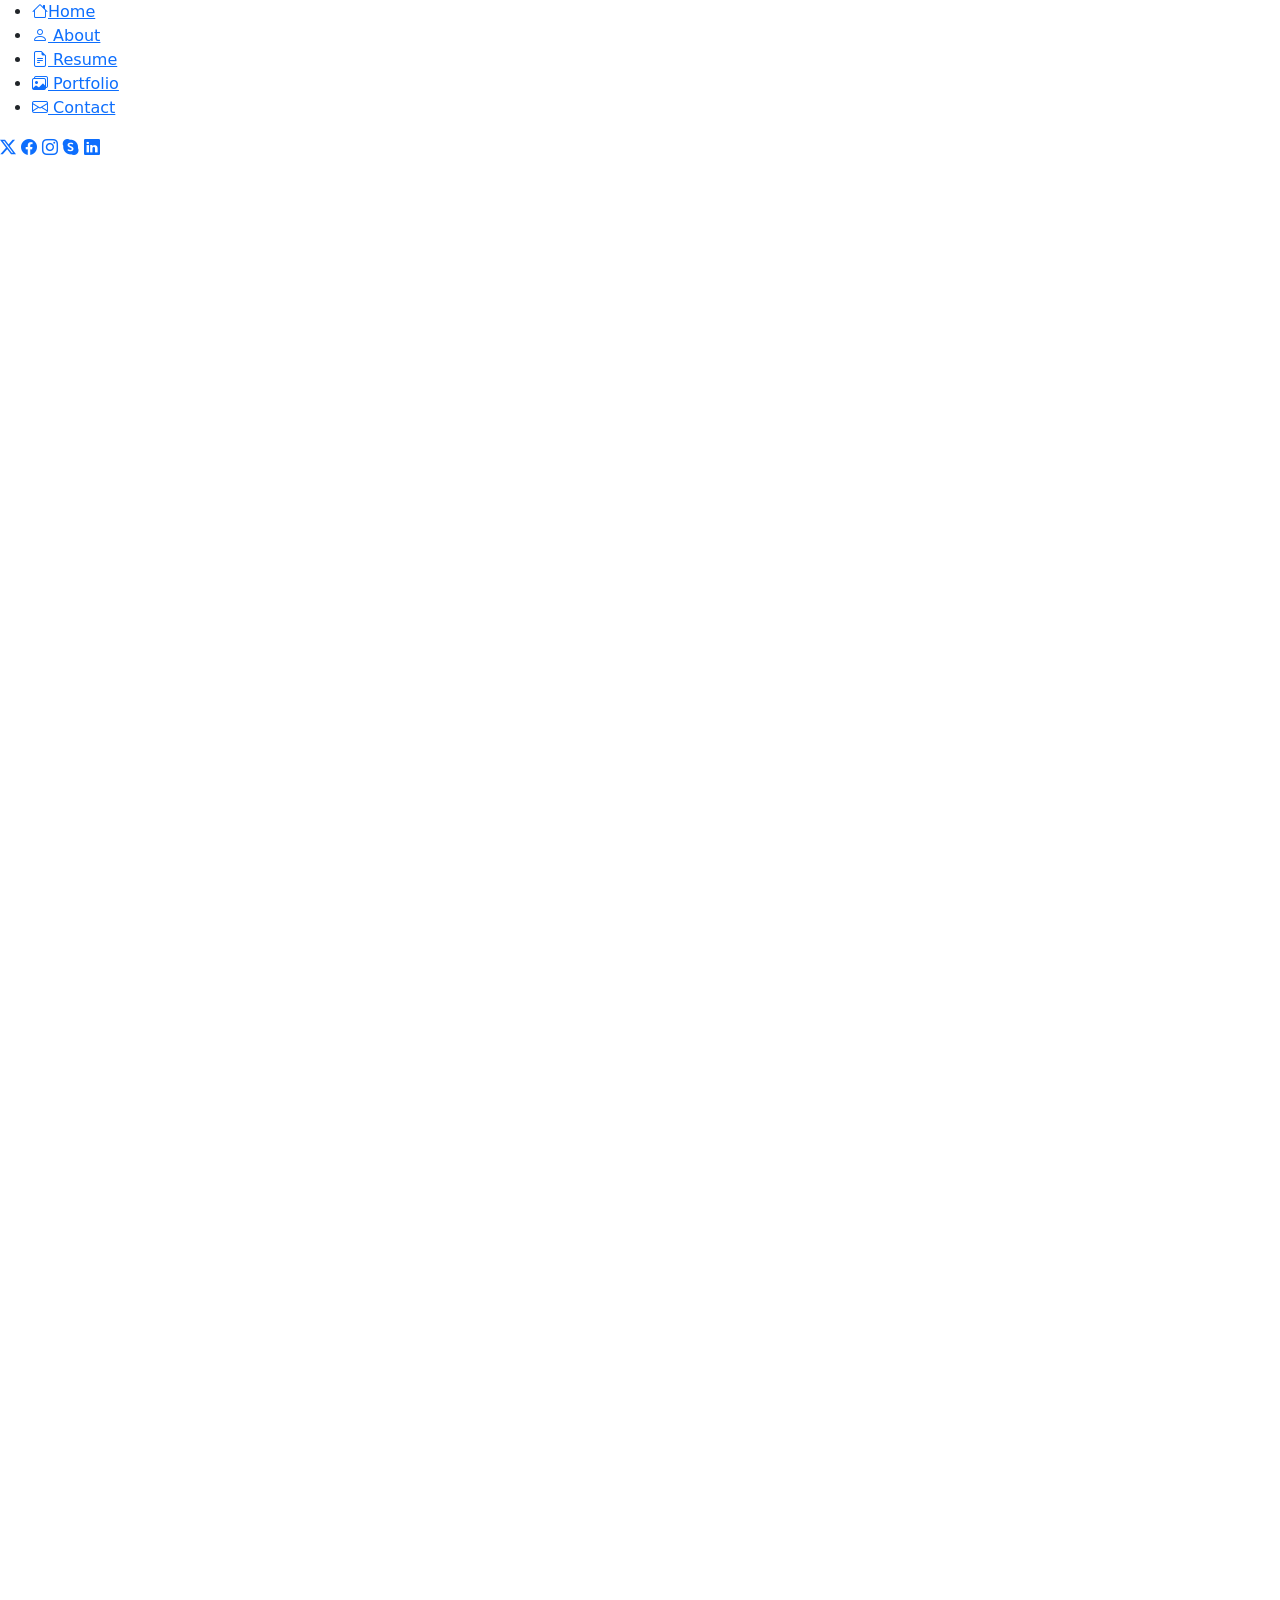
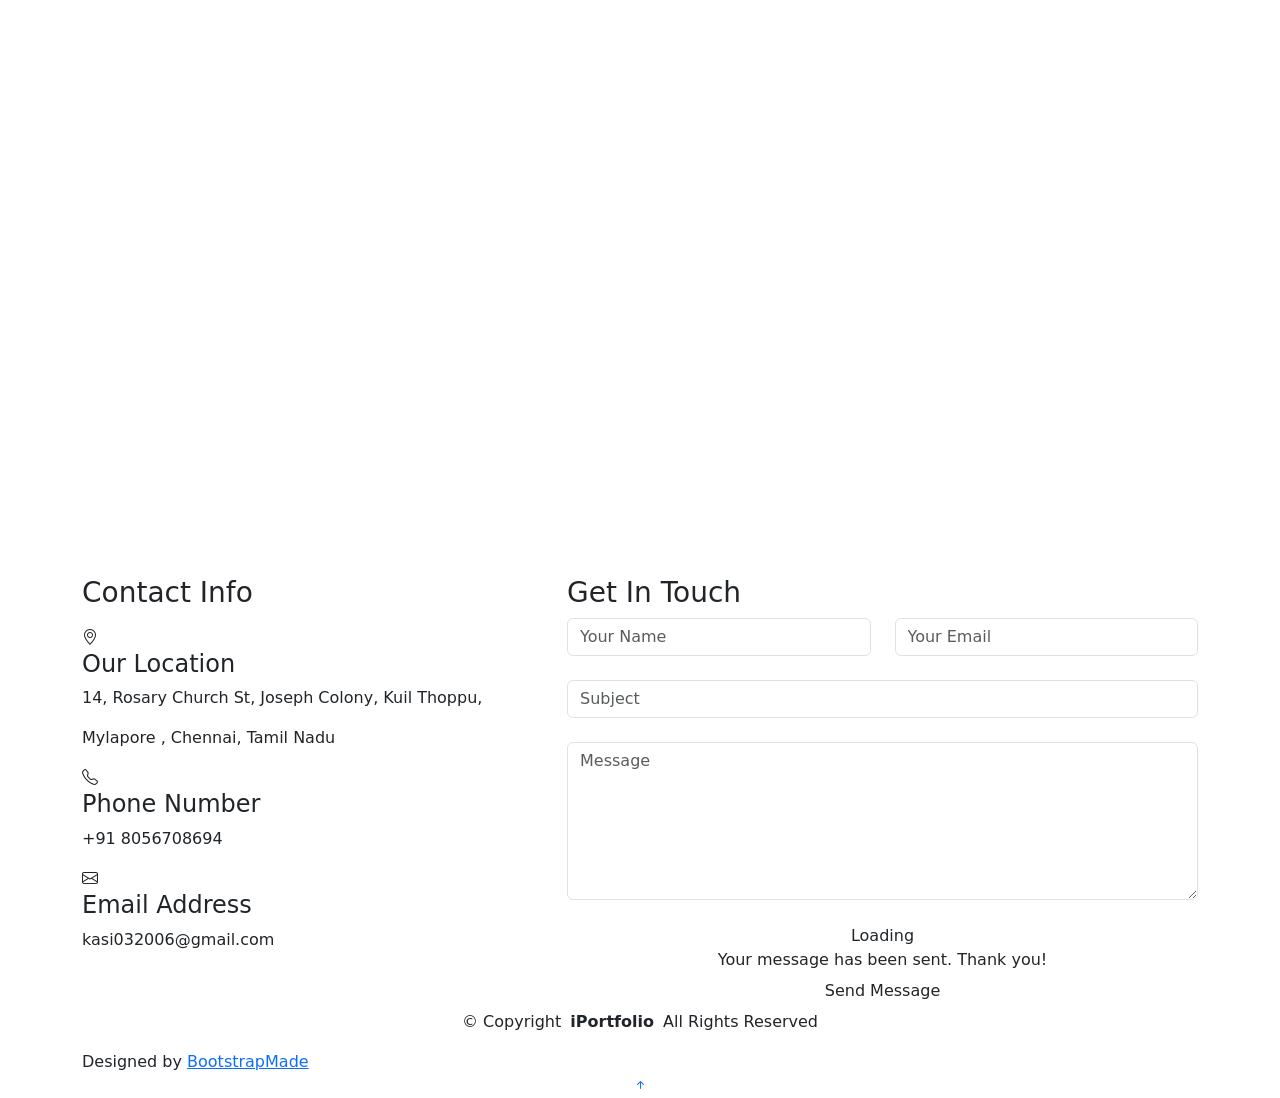
==== index.html @ 3abaa258 "initial" ====
<!DOCTYPE html>
<html lang="en">

<head>
  <meta charset="utf-8">
  <meta content="width=device-width, initial-scale=1.0" name="viewport">
  <title> Kasilingam PortFolia </title>
  <meta name="description" content="">
  <meta name="keywords" content="">

  <!-- Favicons -->
  <link href="assets/img/favicon.png" rel="icon">
  <link href="assets/img/apple-touch-icon.png" rel="apple-touch-icon">

  <!-- Fonts -->
  <link href="https://fonts.googleapis.com" rel="preconnect">
  <link href="https://fonts.gstatic.com" rel="preconnect" crossorigin>
  <link href="https://fonts.googleapis.com/css2?family=Roboto:ital,wght@0,100;0,300;0,400;0,500;0,700;0,900;1,100;1,300;1,400;1,500;1,700;1,900&family=Ubuntu:ital,wght@0,300;0,400;0,500;0,700;1,300;1,400;1,500;1,700&family=Nunito:ital,wght@0,200;0,300;0,400;0,500;0,600;0,700;0,800;0,900;1,200;1,300;1,400;1,500;1,600;1,700;1,800;1,900&display=swap" rel="stylesheet">

  <!-- Vendor CSS Files -->
  <link href="assets/vendor/bootstrap/css/bootstrap.min.css" rel="stylesheet">
  <link href="assets/vendor/bootstrap-icons/bootstrap-icons.css" rel="stylesheet">
  <link href="assets/vendor/aos/aos.css" rel="stylesheet">
  <link href="assets/vendor/glightbox/css/glightbox.min.css" rel="stylesheet">
  <link href="assets/vendor/swiper/swiper-bundle.min.css" rel="stylesheet">

  <!-- Main CSS File -->
  <link href="assets/css/main.css" rel="stylesheet">

  <!-- =======================================================
  * Template Name: SnapFolio
  * Template URL: https://bootstrapmade.com/snapfolio-bootstrap-portfolio-template/
  * Updated: Jul 21 2025 with Bootstrap v5.3.7
  * Author: BootstrapMade.com
  * License: https://bootstrapmade.com/license/
  ======================================================== -->
</head>

<body class="index-page">

  <header id="header" class="header dark-background d-flex flex-column justify-content-center">
    <i class="header-toggle d-xl-none bi bi-list"></i>

    <div class="header-container d-flex flex-column align-items-start">
      <nav id="navmenu" class="navmenu">
        <ul>
          <li><a href="#hero" class="active"><i class="bi bi-house navicon"></i>Home</a></li>
          <li><a href="#about"><i class="bi bi-person navicon"></i> About</a></li>
          <li><a href="#resume"><i class="bi bi-file-earmark-text navicon"></i> Resume</a></li>
          <li><a href="#portfolio"><i class="bi bi-images navicon"></i> Portfolio</a></li>
          <li><a href="#contact"><i class="bi bi-envelope navicon"></i> Contact</a></li>
        </ul>
      </nav>

      <div class="social-links text-center">
        <a href="#" class="twitter"><i class="bi bi-twitter-x"></i></a>
        <a href="#" class="facebook"><i class="bi bi-facebook"></i></a>
        <a href="#" class="instagram"><i class="bi bi-instagram"></i></a>
        <a href="#" class="google-plus"><i class="bi bi-skype"></i></a>
        <a href="#" class="linkedin"><i class="bi bi-linkedin"></i></a>
      </div>

    </div>

  </header>

  <main class="main">

    <!-- Hero Section -->
    <section id="hero" class="hero section">

      <div class="background-elements">
        <div class="bg-circle circle-1"></div>
        <div class="bg-circle circle-2"></div>
      </div>

      <div class="hero-content">

        <div class="container">
          <div class="row align-items-center">

            <div class="col-lg-6" data-aos="fade-right" data-aos-delay="100">
              <div class="hero-text">
                <h2>Hi ,<span class="accent-text"> I am</span></h2>
                <h1>Kasilingam</h1>
                <p class="lead">I'm a <span class="acceent-text">Game Developer</span></p>
                <p class="description">I’m a game developer with a strong foundation in coding and a deep passion for game development. I specialize in creating immersive gameplay mechanics, optimizing performance, and building engaging player experiences. With a solid understanding of both programming principles and game design, I bridge the gap between technical execution and creative vision.</p>

                <div class="hero-actions">
                  <a href="#portfolio" class="btn btn-primary">View My Work</a>
                  <a href="#contact" class="btn btn-outline">Get In Touch</a>
                </div>

                <div class="social-links">
                  <a href="#"><i class="bi bi-dribbble"></i></a>
                  <a href="#"><i class="bi bi-behance"></i></a>
                  <a href="#"><i class="bi bi-github"></i></a>
                  <a href="#"><i class="bi bi-linkedin"></i></a>
                </div>
              </div>
            </div>

            <div class="col-lg-6" data-aos="fade-left" data-aos-delay="200">
              <div class="hero-visual">
                <div class="profile-container">
                  <div class="profile-background"></div>
                  <img src="assets/img/ProfilePhoto.jpg" alt="Kasilingam" class="profile-image">
                </div>
              </div>
            </div>

          </div>
        </div>
      </div>

    </section><!-- /Hero Section -->

    <!-- About Section -->
    <section id="about" class="about section">

      <div class="container" data-aos="fade-up" data-aos-delay="100">

        <div class="row">
          <div class="col-lg-5" data-aos="zoom-in" data-aos-delay="200">
            <div class="profile-card">
              <div class="profile-header">
                <div class="profile-image">
                  <img src="assets/img/ProfilePhoto.jpg" alt="Profile Image" class="img-fluid">
                </div>
                <div class="profile-badge">
                  <i class="bi bi-check-circle-fill"></i>
                </div>
              </div>

              <div class="profile-content">
                <h3>Kasilingam V</h3>
                <p class="profession">Game Programmer</p>

                <div class="contact-links">
                  <a href="mailto:kasi032006@gmail.com" class="contact-item">
                    <i class="bi bi-envelope"></i>
                    kasi032006@gmail.com
                  </a>
                  <a href="tel:+15551234567" class="contact-item">
                    <i class="bi bi-telephone"></i>
                    +918056708694
                  </a>
                  <a href="#" class="contact-item">
                    <i class="bi bi-geo-alt"></i>
                    Mylapore, Chennai
                  </a>
                </div>
              </div>
            </div>
          </div>

          <div class="col-lg-7" data-aos="fade-left" data-aos-delay="300">
            <div class="about-content">
              <div class="section-header">
                <span class="badge-text">Get to Know Me</span>
                <h2>Passionate About Creating Digital Experiences</h2>
              </div>
                
              <div class="details-grid">
                <div class="detail-row">
                    
                  <div class="detail-item">
                    <span class="detail-label">Specialization</span>
                    <span class="detail-value">Game Programmer </span>
                  </div>
                    
                    <div class="detail-item">
                    <span class="detail-label">Education</span>
                    <span class="detail-value">BSc. Game Programming, ICAT Chennai</span>
                  </div>
                    
                  <div class="detail-item">
                    <span class="detail-label">Languages</span>
                    <span class="detail-value">English, Tamil , Hindi </span>   
                </div>
            <div></div>
                    
                

              <div class="cta-section">
                <a href="#" class="btn btn-primary">
                  <i class="bi bi-download"></i>
                  Download Resume
                </a>
              </div>
            </div>
          </div>
        </div>

      </div>

    </section><!-- /About Section -->

    <!-- Skills Section -->
    <section id="skills" class="skills section">

      <!-- Section Title -->
      <div class="container section-title" data-aos="fade-up">
        <h2>Skills</h2>
        <p></p>
      </div><!-- End Section Title -->

      <div class="container" data-aos="fade-up" data-aos-delay="100">

        <div class="row">
          <div class="col-lg-6">
            <div class="skills-category" data-aos="fade-up" data-aos-delay="200">
              <h3>Software</h3>
              <div class="skills-animation">
                <div class="skill-item">
                  <div class="d-flex justify-content-between align-items-center">
                    <h4>Unity</h4>
                    <span class="skill-percentage">75%</span>
                  </div>
                  <div class="progress">
                    <div class="progress-bar" role="progressbar" aria-valuenow="80" aria-valuemin="0" aria-valuemax="100"></div>
                  </div>
                  <div class="skill-tooltip">Expert level knowledge of C# and in its implementation in game mechanics</div>
                </div>

                <div class="skill-item">
                  <div class="d-flex justify-content-between align-items-center">
                    <h4>Unreal</h4>
                    <span class="skill-percentage">75%</span>
                  </div>
                  <div class="progress">
                    <div class="progress-bar" role="progressbar" aria-valuenow="75" aria-valuemin="0" aria-valuemax="100"></div>
                  </div>
                  <div class="skill-tooltip">Experience in Unreal Blueprint and familiar with C++</div>
                </div>

                <div class="skill-item">
                  <div class="d-flex justify-content-between align-items-center">
                    <h4>Android Studio</h4>
                    <span class="skill-percentage">65%</span>
                  </div>
                  <div class="progress">
                    <div class="progress-bar" role="progressbar" aria-valuenow="65" aria-valuemin="0" aria-valuemax="100"></div>
                  </div>
                  <div class="skill-tooltip">Experience with different nodes and java</div>
                </div>
              </div>
            </div><!-- End Frontend Skills -->
          </div>

          <div class="col-lg-6">
            <div class="skills-category" data-aos="fade-up" data-aos-delay="300">
              <h3>Language</h3>
              <div class="skills-animation">
                <div class="skill-item">
                  <div class="d-flex justify-content-between align-items-center">
                    <h4>C++</h4>
                    <span class="skill-percentage">75%</span>
                  </div>
                  <div class="progress">
                    <div class="progress-bar" role="progressbar" aria-valuenow="75" aria-valuemin="0" aria-valuemax="100"></div>
                  </div>
                  <div class="skill-tooltip">Server-side JavaScript development with Express and REST APIs</div>
                </div>

                <div class="skill-item">
                  <div class="d-flex justify-content-between align-items-center">
                    <h4>C#</h4>
                    <span class="skill-percentage">70%</span>
                  </div>
                  <div class="progress">
                    <div class="progress-bar" role="progressbar" aria-valuenow="70" aria-valuemin="0" aria-valuemax="100"></div>
                  </div>
                  <div class="skill-tooltip">Python development with Django and data analysis tools</div>
                </div>

                <div class="skill-item">
                  <div class="d-flex justify-content-between align-items-center">
                    <h4>Java</h4>
                    <span class="skill-percentage">65%</span>
                  </div>
                  <div class="progress">
                    <div class="progress-bar" role="progressbar" aria-valuenow="65" aria-valuemin="0" aria-valuemax="100"></div>
                  </div>
                  <div class="skill-tooltip">Database design, optimization, and complex queries</div>
                </div>
              </div>
            </div><!-- End Backend Skills -->
          </div>
        </div>

      </div>

    </section><!-- /Skills Section -->

    <!-- Resume Section -->
    <section id="resume" class="resume section">

      <!-- Section Title -->
      <div class="container section-title" data-aos="fade-up">
          <h2>Resume</h2>
      </div><!-- End Section Title -->

      <div class="container" data-aos="fade-up" data-aos-delay="100">

        <div class="row gy-4">
          <!-- Left column with summary and contact -->
          <div class="col-lg-4">
            <div class="resume-side" data-aos="fade-right" data-aos-delay="100">
              <div class="profile-img mb-4">
                <img src="assets/img/profile/profile-square-2.webp" alt="Profile" class="img-fluid rounded">
              </div>

              <h3>Professional Summary</h3>
              <p>Driven software architect with expertise in developing scalable, high-performance enterprise solutions. Passionate about leveraging cutting-edge technologies to solve complex business challenges.</p>

              <h3 class="mt-4">Contact Information</h3>
              <ul class="contact-info list-unstyled">
                <li><i class="bi bi-geo-alt"></i> 742 Evergreen Terrace, Springfield, MA 02101</li>
                <li><i class="bi bi-envelope"></i> kasi032006@gmail.com</li>
                <li><i class="bi bi-phone"></i> +91 8056708694</li>
                <li><i class="bi bi-linkedin"></i> linkedin.com/in/example</li>
              </ul>

              <div class="skills-animation mt-4">
                <h3>Specialized in</h3>
                <div class="skill-item">
                  <div class="d-flex justify-content-between">
                    <span>Game Developer</span>
                    <span>50%</span>
                  </div>
                  <div class="progress">
                    <div class="progress-bar" role="progressbar" aria-valuenow="50" aria-valuemin="0" aria-valuemax="100"></div>
                  </div>
                </div>

                <div class="skill-item">
                  <div class="d-flex justify-content-between">
                    <span>UI Programmer</span>
                    <span>50%</span>
                  </div>
                  <div class="progress">
                    <div class="progress-bar" role="progressbar" aria-valuenow="50" aria-valuemin="0" aria-valuemax="100"></div>
                  </div>
                </div>

                <div class="skill-item">
                  <div class="d-flex justify-content-between">
                    <span>Level Designer</span>
                    <span>60%</span>
                  </div>
                  <div class="progress">
                    <div class="progress-bar" role="progressbar" aria-valuenow="60" aria-valuemin="0" aria-valuemax="100"></div>
                  </div>
                </div>

                <div class="skill-item">
                  <div class="d-flex justify-content-between">
                    <span>Communication</span>
                    <span>50%</span>
                  </div>
                  <div class="progress">
                    <div class="progress-bar" role="progressbar" aria-valuenow="50" aria-valuemin="0" aria-valuemax="100"></div>
                  </div>
                </div>
              </div>
            </div>
          </div>

          <!-- Right column with experience and education -->
          <div class="col-lg-8 ps-4 ps-lg-5">
            <!-- Experience Section -->
            
            <!-- Education Section -->
            <div class="resume-section" data-aos="fade-up" data-aos-delay="100">
              <h3><i class="bi bi-mortarboard me-2"></i>Education</h3>

              <div class="resume-item">
                <h4>Bachelor Degree in Game Programming</h4>
                <h5>2023 - 2026</h5>
                <p class="company"><i class="bi bi-building"></i> ICAT college of Design and Media </p>
                <p>Specialized in Advance Programming  and Game Pschology . Graduated with honors.</p>
              </div>

             
            </div>
          </div>
        </div>

      </div>

    </section><!-- /Resume Section -->

    <!-- Portfolio Section -->
    <section id="portfolio" class="portfolio section">

      <!-- Section Title -->
      <div class="container section-title" data-aos="fade-up">
        <h2>Portfolio</h2>
        <p></p>
      </div><!-- End Section Title -->

      <div class="container" data-aos="fade-up" data-aos-delay="100">

        <div class="isotope-layout" data-default-filter="*" data-layout="masonry" data-sort="original-order">

          <div class="row">
            <div class="col-lg-3 filter-sidebar">
              <div class="filters-wrapper" data-aos="fade-right" data-aos-delay="150">
                <ul class="portfolio-filters isotope-filters">
                  <li data-filter="*" class="filter-active">All Projects</li>
                  <li data-filter=".filter-photography">Photography</li>
                  <li data-filter=".filter-design">Design</li>
                  <li data-filter=".filter-automotive">Automotive</li>
                  <li data-filter=".filter-nature">Nature</li>
                </ul>
              </div>
            </div>

            <div class="col-lg-9">
              <div class="row gy-4 portfolio-container isotope-container" data-aos="fade-up" data-aos-delay="200">

                <div class="col-lg-6 col-md-6 portfolio-item isotope-item filter-photography">
                  <div class="portfolio-wrap">
                    <img src="assets/img/portfolio/portfolio-portrait-1.webp" class="img-fluid" alt="Portfolio Image" loading="lazy">
                    <div class="portfolio-info">
                      <div class="content">
                        <span class="category">Photography</span>
                        <h4>Capturing Moments</h4>
                        <div class="portfolio-links">
                          <a href="assets/img/portfolio/portfolio-portrait-1.webp" class="glightbox" title="Capturing Moments"><i class="bi bi-plus-lg"></i></a>
                          <a href="portfolio-details.html" title="More Details"><i class="bi bi-arrow-right"></i></a>
                        </div>
                      </div>
                    </div>
                  </div>
                </div><!-- End Portfolio Item -->

                <div class="col-lg-6 col-md-6 portfolio-item isotope-item filter-design">
                  <div class="portfolio-wrap">
                    <img src="assets/img/portfolio/portfolio-2.webp" class="img-fluid" alt="Portfolio Image" loading="lazy">
                    <div class="portfolio-info">
                      <div class="content">
                        <span class="category">Web Design</span>
                        <h4>Woodcraft Design</h4>
                        <div class="portfolio-links">
                          <a href="assets/img/portfolio/portfolio-2.webp" class="glightbox" title="Woodcraft Design"><i class="bi bi-plus-lg"></i></a>
                          <a href="portfolio-details.html" title="More Details"><i class="bi bi-arrow-right"></i></a>
                        </div>
                      </div>
                    </div>
                  </div>
                </div><!-- End Portfolio Item -->

                <div class="col-lg-6 col-md-6 portfolio-item isotope-item filter-automotive">
                  <div class="portfolio-wrap">
                    <img src="assets/img/portfolio/portfolio-portrait-2.webp" class="img-fluid" alt="Portfolio Image" loading="lazy">
                    <div class="portfolio-info">
                      <div class="content">
                        <span class="category">Automotive</span>
                        <h4>Classic Beauty</h4>
                        <div class="portfolio-links">
                          <a href="assets/img/portfolio/portfolio-portrait-2.webp" class="glightbox" title="Classic Beauty"><i class="bi bi-plus-lg"></i></a>
                          <a href="portfolio-details.html" title="More Details"><i class="bi bi-arrow-right"></i></a>
                        </div>
                      </div>
                    </div>
                  </div>
                </div><!-- End Portfolio Item -->

                <div class="col-lg-6 col-md-6 portfolio-item isotope-item filter-nature">
                  <div class="portfolio-wrap">
                    <img src="assets/img/portfolio/portfolio-portrait-4.webp" class="img-fluid" alt="Portfolio Image" loading="lazy">
                    <div class="portfolio-info">
                      <div class="content">
                        <span class="category">Nature</span>
                        <h4>Natural Growth</h4>
                        <div class="portfolio-links">
                          <a href="assets/img/portfolio/portfolio-portrait-4.webp" class="glightbox" title="Natural Growth"><i class="bi bi-plus-lg"></i></a>
                          <a href="portfolio-details.html" title="More Details"><i class="bi bi-arrow-right"></i></a>
                        </div>
                      </div>
                    </div>
                  </div>
                </div><!-- End Portfolio Item -->

                <div class="col-lg-6 col-md-6 portfolio-item isotope-item filter-photography">
                  <div class="portfolio-wrap">
                    <img src="assets/img/portfolio/portfolio-5.webp" class="img-fluid" alt="Portfolio Image" loading="lazy">
                    <div class="portfolio-info">
                      <div class="content">
                        <span class="category">Photography</span>
                        <h4>Urban Stories</h4>
                        <div class="portfolio-links">
                          <a href="assets/img/portfolio/portfolio-5.webp" class="glightbox" title="Urban Stories"><i class="bi bi-plus-lg"></i></a>
                          <a href="portfolio-details.html" title="More Details"><i class="bi bi-arrow-right"></i></a>
                        </div>
                      </div>
                    </div>
                  </div>
                </div><!-- End Portfolio Item -->

                <div class="col-lg-6 col-md-6 portfolio-item isotope-item filter-design">
                  <div class="portfolio-wrap">
                    <img src="assets/img/portfolio/portfolio-6.webp" class="img-fluid" alt="Portfolio Image" loading="lazy">
                    <div class="portfolio-info">
                      <div class="content">
                        <span class="category">Web Design</span>
                        <h4>Digital Experience</h4>
                        <div class="portfolio-links">
                          <a href="assets/img/portfolio/portfolio-6.webp" class="glightbox" title="Digital Experience"><i class="bi bi-plus-lg"></i></a>
                          <a href="portfolio-details.html" title="More Details"><i class="bi bi-arrow-right"></i></a>
                        </div>
                      </div>
                    </div>
                  </div>
                </div><!-- End Portfolio Item -->

              </div><!-- End Portfolio Container -->
            </div>
          </div>

        </div>

      </div>

    </section><!-- /Portfolio Section -->


    <!-- Contact Section -->
    <section id="contact" class="contact section">

      <!-- Section Title -->
      <div class="container section-title" data-aos="fade-up">
        <h2>Contact</h2>
        <p></p>
      </div><!-- End Section Title -->

      <div class="container">

        <div class="row g-4 g-lg-5">
          <div class="col-lg-5">
            <div class="info-box">
              <h3>Contact Info</h3>
              <p></p>

              <div class="info-item">
                <div class="icon-box">
                  <i class="bi bi-geo-alt"></i>
                </div>
                <div class="content">
                  <h4>Our Location</h4>
                  <p>14, Rosary Church St, Joseph Colony, Kuil Thoppu,</p>
                  <p> Mylapore , Chennai, Tamil Nadu</p>
                </div>
              </div>

              <div class="info-item">
                <div class="icon-box">
                  <i class="bi bi-telephone"></i>
                </div>
                <div class="content">
                  <h4>Phone Number</h4>
                  <p>+91 8056708694</p>
                </div>
              </div>

              <div class="info-item">
                <div class="icon-box">
                  <i class="bi bi-envelope"></i>
                </div>
                <div class="content">
                  <h4>Email Address</h4>
                  <p>kasi032006@gmail.com</p>
                </div>
              </div>
            </div>
          </div>

          <div class="col-lg-7">
            <div class="contact-form">
              <h3>Get In Touch</h3>


              <form action="forms/contact.php" method="post" class="php-email-form">
                <div class="row gy-4">

                  <div class="col-md-6">
                    <input type="text" name="name" class="form-control" placeholder="Your Name" required="">
                  </div>

                  <div class="col-md-6 ">
                    <input type="email" class="form-control" name="email" placeholder="Your Email" required="">
                  </div>

                  <div class="col-12">
                    <input type="text" class="form-control" name="subject" placeholder="Subject" required="">
                  </div>

                  <div class="col-12">
                    <textarea class="form-control" name="message" rows="6" placeholder="Message" required=""></textarea>
                  </div>

                  <div class="col-12 text-center">
                    <div class="loading">Loading</div>
                    <div class="error-message"></div>
                    <div class="sent-message">Your message has been sent. Thank you!</div>

                    <button type="submit" class="btn">Send Message</button>
                  </div>

                </div>
              </form>

            </div>
          </div>

        </div>

      </div>

    </section><!-- /Contact Section -->

  </main>

  <footer id="footer" class="footer position-relative">

    <div class="container">
      <div class="copyright text-center ">
        <p>© <span>Copyright</span> <strong class="px-1 sitename">iPortfolio</strong> <span>All Rights Reserved</span></p>
      </div>
      <div class="credits">
        <!-- All the links in the footer should remain intact. -->
        <!-- You can delete the links only if you've purchased the pro version. -->
        <!-- Licensing information: https://bootstrapmade.com/license/ -->
        <!-- Purchase the pro version with working PHP/AJAX contact form: [buy-url] -->
        Designed by <a href="https://bootstrapmade.com/">BootstrapMade</a>
      </div>
    </div>

  </footer>

  <!-- Scroll Top -->
  <a href="#" id="scroll-top" class="scroll-top d-flex align-items-center justify-content-center"><i class="bi bi-arrow-up-short"></i></a>

  <!-- Preloader -->
  <div id="preloader"></div>

  <!-- Vendor JS Files -->
  <script src="assets/vendor/bootstrap/js/bootstrap.bundle.min.js"></script>
  <script src="assets/vendor/php-email-form/validate.js"></script>
  <script src="assets/vendor/aos/aos.js"></script>
  <script src="assets/vendor/typed.js/typed.umd.js"></script>
  <script src="assets/vendor/purecounter/purecounter_vanilla.js"></script>
  <script src="assets/vendor/waypoints/noframework.waypoints.js"></script>
  <script src="assets/vendor/isotope-layout/isotope.pkgd.min.js"></script>
  <script src="assets/vendor/imagesloaded/imagesloaded.pkgd.min.js"></script>
  <script src="assets/vendor/glightbox/js/glightbox.min.js"></script>
  <script src="assets/vendor/swiper/swiper-bundle.min.js"></script>

  <!-- Main JS File -->
  <script src="assets/js/main.js"></script>

</body>

</html>
---- assets/css/main.css ----
/**
* Template Name: SnapFolio
* Template URL: https://bootstrapmade.com/snapfolio-bootstrap-portfolio-template/
* Updated: Jul 21 2025 with Bootstrap v5.3.7
* Author: BootstrapMade.com
* License: https://bootstrapmade.com/license/
*/

/*--------------------------------------------------------------
# Font & Color Variables
# Help: https://bootstrapmade.com/color-system/
--------------------------------------------------------------*/
/* Fonts */
:root {
  --default-font: "Roboto",  system-ui, -apple-system, "Segoe UI", Roboto, "Helvetica Neue", Arial, "Noto Sans", "Liberation Sans", sans-serif, "Apple Color Emoji", "Segoe UI Emoji", "Segoe UI Symbol", "Noto Color Emoji";
  --heading-font: "Ubuntu",  sans-serif;
  --nav-font: "Nunito",  sans-serif;
}

/* Global Colors - The following color variables are used throughout the website. Updating them here will change the color scheme of the entire website */
:root { 
  --background-color: #1f1f1f; /* Background color for the entire website, including individual sections */
  --default-color: #ffffff; /* Default color used for the majority of the text content across the entire website */
  --heading-color: #ffffff; /* Color for headings, subheadings and title throughout the website */
  --accent-color: #ececec; /* Accent color that represents your brand on the website. It's used for buttons, links, and other elements that need to stand out */
  --surface-color: #232323; /* The surface color is used as a background of boxed elements within sections, such as cards, icon boxes, or other elements that require a visual separation from the global background. */
  --contrast-color: #310606; /* Contrast color for text, ensuring readability against backgrounds of accent, heading, or default colors. */
}

/* Nav Menu Colors - The following color variables are used specifically for the navigation menu. They are separate from the global colors to allow for more customization options */
:root {
  --nav-color: rgba(236, 236, 236, 0.59);  /* The default color of the main navmenu links */
  --nav-hover-color: #ffffff; /* Applied to main navmenu links when they are hovered over or active */
  --nav-mobile-background-color: #393939; /* Used as the background color for mobile navigation menu */
  --nav-dropdown-background-color: #393939; /* Used as the background color for dropdown items that appear when hovering over primary navigation items */
  --nav-dropdown-color: #ffffff; /* Used for navigation links of the dropdown items in the navigation menu. */
  --nav-dropdown-hover-color: #ececec; /* Similar to --nav-hover-color, this color is applied to dropdown navigation links when they are hovered over. */
}

/* Color Presets - These classes override global colors when applied to any section or element, providing reuse of the sam color scheme. */

.light-background {
  --background-color: #2c2c2c;
  --surface-color: #323232;
}

.dark-background {
  --background-color: #040b14;
  --default-color: #ffffff;
  --heading-color: #ffffff;
  --surface-color: #151f2b;
  --contrast-color: #ffffff;
}

/* Smooth scroll */
:root {
  scroll-behavior: smooth;
}

/*--------------------------------------------------------------
# General Styling & Shared Classes
--------------------------------------------------------------*/
body {
  color: var(--default-color);
  background-color: var(--background-color);
  font-family: var(--default-font);
}

a {
  color: var(--accent-color);
  text-decoration: none;
  transition: 0.3s;
}

a:hover {
  color: color-mix(in srgb, var(--accent-color), transparent 25%);
  text-decoration: none;
}

h1,
h2,
h3,
h4,
h5,
h6 {
  color: var(--heading-color);
  font-family: var(--heading-font);
}

/* PHP Email Form Messages
------------------------------*/
.php-email-form .error-message {
  display: none;
  background: #df1529;
  color: #ffffff;
  text-align: left;
  padding: 15px;
  margin-bottom: 24px;
  font-weight: 600;
}

.php-email-form .sent-message {
  display: none;
  color: #ffffff;
  background: #059652;
  text-align: center;
  padding: 15px;
  margin-bottom: 24px;
  font-weight: 600;
}

.php-email-form .loading {
  display: none;
  background: var(--surface-color);
  text-align: center;
  padding: 15px;
  margin-bottom: 24px;
}

.php-email-form .loading:before {
  content: "";
  display: inline-block;
  border-radius: 50%;
  width: 24px;
  height: 24px;
  margin: 0 10px -6px 0;
  border: 3px solid var(--accent-color);
  border-top-color: var(--surface-color);
  animation: php-email-form-loading 1s linear infinite;
}

@keyframes php-email-form-loading {
  0% {
    transform: rotate(0deg);
  }

  100% {
    transform: rotate(360deg);
  }
}

/*--------------------------------------------------------------
# Global Header
--------------------------------------------------------------*/
.header {
  --background-color: #1b1b1b;
  --contrast-color: #444444;
  color: var(--default-color);
  position: fixed;
  top: 0;
  left: 0;
  bottom: 0;
  padding: 0 15px;
  width: 300px;
  transition: all ease-in-out 0.3s;
  overflow-y: auto;
  z-index: 997;
}

.header .header-container {
  border-radius: 20px;
  padding: 15px;
  background-color: var(--background-color);
  border: 1px solid color-mix(in srgb, var(--default-color), transparent 80%);
}

.header .social-links {
  margin: 0 0 10px 0;
}

.header .social-links a {
  font-size: 16px;
  display: inline-flex;
  align-items: center;
  justify-content: center;
  background: color-mix(in srgb, var(--default-color), transparent 90%);
  color: var(--default-color);
  margin: 0 2px;
  border-radius: 50%;
  text-align: center;
  width: 40px;
  height: 40px;
  transition: 0.3s;
}

.header .social-links a:hover {
  color: var(--contrast-color);
  background: var(--accent-color);
}

@media (min-width: 1200px) {

  .header~main,
  .header~#footer {
    margin-left: 330px;
  }
}

@media (max-width: 1199px) {
  .header {
    left: -100%;
  }
}

.header.header-show {
  left: 0;
}

.header .header-toggle {
  color: var(--contrast-color);
  background-color: var(--accent-color);
  font-size: 22px;
  display: flex;
  align-items: center;
  justify-content: center;
  width: 40px;
  height: 40px;
  border-radius: 50%;
  cursor: pointer;
  position: fixed;
  top: 15px;
  right: 15px;
  z-index: 9999;
  transition: background-color 0.3s;
}

.header .header-toggle:hover {
  color: var(--contrast-color);
  background-color: color-mix(in srgb, var(--accent-color) 90%, white 15%);
}

/*--------------------------------------------------------------
# Navigation Menu
--------------------------------------------------------------*/
.mobile-nav-toggle {
  display: none;
}

.navmenu {
  padding: 0;
  z-index: 9997;
  width: 100%;
}

.navmenu ul {
  list-style: none;
  padding: 0 0 20px 0;
  margin: 0;
}

.navmenu a,
.navmenu a:focus {
  color: var(--nav-color);
  padding: 15px 10px;
  font-family: var(--nav-font);
  font-size: 16px;
  font-weight: 400;
  display: flex;
  align-items: center;
  white-space: nowrap;
  transition: 0.3s;
  width: 100%;
}

.navmenu a .navicon,
.navmenu a:focus .navicon {
  font-size: 20px;
  margin-right: 10px;
}

.navmenu a .toggle-dropdown,
.navmenu a:focus .toggle-dropdown {
  font-size: 12px;
  line-height: 0;
  margin-left: auto;
  width: 30px;
  height: 30px;
  display: flex;
  align-items: center;
  justify-content: center;
  border-radius: 50%;
  transition: 0.3s;
  flex-shrink: 0;
  background-color: color-mix(in srgb, var(--accent-color), transparent 90%);
}

.navmenu a .toggle-dropdown:hover,
.navmenu a:focus .toggle-dropdown:hover {
  background-color: var(--accent-color);
  color: var(--contrast-color);
}

.navmenu a:hover,
.navmenu .active,
.navmenu .active:focus {
  color: var(--nav-hover-color);
}

.navmenu a:hover .navicon,
.navmenu .active .navicon,
.navmenu .active:focus .navicon {
  color: var(--accent-color);
}

.navmenu .active .toggle-dropdown,
.navmenu .active:focus .toggle-dropdown {
  background-color: var(--accent-color);
  color: var(--contrast-color);
  transform: rotate(180deg);
}

.navmenu .dropdown {
  display: block;
}

.navmenu .dropdown a,
.navmenu .dropdown a:focus {
  color: --nav-dropdown-color;
}

.navmenu .dropdown a:hover,
.navmenu .dropdown .active,
.navmenu .dropdown .active:focus {
  color: var(--nav-dropdown-hover-color);
}

.navmenu .dropdown ul {
  position: static;
  display: none;
  z-index: 99;
  padding: 5px 10px;
  margin: 5px 10px;
  background-color: var(--nav-dropdown-background-color);
  border: 1px solid color-mix(in srgb, var(--default-color), transparent 90%);
  box-shadow: none;
  transition: all 0.5s ease-in-out;
}

.navmenu .dropdown ul ul {
  background-color: rgba(33, 37, 41, 0.1);
}

.navmenu .dropdown>.dropdown-active {
  display: block;
  background-color: rgba(33, 37, 41, 0.03);
}

/*--------------------------------------------------------------
# Global Footer
--------------------------------------------------------------*/
.footer {
  color: var(--default-color);
  background-color: var(--background-color);
  font-size: 14px;
  padding: 0 0 40px 0;
  position: relative;
}

.footer .copyright {
  padding-top: 40px;
  border-top: 1px solid color-mix(in srgb, var(--default-color), transparent 90%);
}

.footer .copyright p {
  margin-bottom: 0;
}

.footer .credits {
  margin-top: 4px;
  font-size: 13px;
  text-align: center;
}

/*--------------------------------------------------------------
# Preloader
--------------------------------------------------------------*/
#preloader {
  position: fixed;
  inset: 0;
  z-index: 999999;
  overflow: hidden;
  background: var(--background-color);
  transition: all 0.6s ease-out;
}

#preloader:before {
  content: "";
  position: fixed;
  top: calc(50% - 30px);
  left: calc(50% - 30px);
  border: 6px solid #ffffff;
  border-color: var(--accent-color) transparent var(--accent-color) transparent;
  border-radius: 50%;
  width: 60px;
  height: 60px;
  animation: animate-preloader 1.5s linear infinite;
}

@keyframes animate-preloader {
  0% {
    transform: rotate(0deg);
  }

  100% {
    transform: rotate(360deg);
  }
}

/*--------------------------------------------------------------
# Scroll Top Button
--------------------------------------------------------------*/
.scroll-top {
  position: fixed;
  visibility: hidden;
  opacity: 0;
  right: 15px;
  bottom: -15px;
  z-index: 99999;
  background-color: var(--accent-color);
  width: 44px;
  height: 44px;
  border-radius: 50px;
  transition: all 0.4s;
}

.scroll-top i {
  font-size: 24px;
  color: var(--contrast-color);
  line-height: 0;
}

.scroll-top:hover {
  background-color: color-mix(in srgb, var(--accent-color), transparent 20%);
  color: var(--contrast-color);
}

.scroll-top.active {
  visibility: visible;
  opacity: 1;
  bottom: 15px;
}

/*--------------------------------------------------------------
# Disable aos animation delay on mobile devices
--------------------------------------------------------------*/
@media screen and (max-width: 768px) {
  [data-aos-delay] {
    transition-delay: 0 !important;
  }
}

/*--------------------------------------------------------------
# Global Page Titles & Breadcrumbs
--------------------------------------------------------------*/
.page-title {
  color: var(--default-color);
  padding: 25px 0 0 0;
  position: relative;
}

.page-title .container {
  border-bottom: 1px solid color-mix(in srgb, var(--default-color), transparent 90%);
  padding-bottom: 25px;
}

.page-title h1 {
  font-size: 24px;
  font-weight: 700;
}

.page-title .breadcrumbs ol {
  display: flex;
  flex-wrap: wrap;
  list-style: none;
  padding: 0;
  margin: 0;
  font-size: 14px;
  font-weight: 400;
}

.page-title .breadcrumbs ol li+li {
  padding-left: 10px;
}

.page-title .breadcrumbs ol li+li::before {
  content: "/";
  display: inline-block;
  padding-right: 10px;
  color: color-mix(in srgb, var(--default-color), transparent 70%);
}

/*--------------------------------------------------------------
# Global Sections
--------------------------------------------------------------*/
section,
.section {
  color: var(--default-color);
  background-color: var(--background-color);
  padding: 60px 0;
  overflow: clip;
}

/*--------------------------------------------------------------
# Global Section Titles
--------------------------------------------------------------*/
.section-title {
  text-align: center;
  padding-bottom: 60px;
  position: relative;
}

.section-title h2 {
  font-size: 32px;
  font-weight: 700;
  position: relative;
}

.section-title h2:before,
.section-title h2:after {
  content: "";
  width: 50px;
  height: 2px;
  background: var(--accent-color);
  display: inline-block;
}

.section-title h2:before {
  margin: 0 15px 10px 0;
}

.section-title h2:after {
  margin: 0 0 10px 15px;
}

.section-title p {
  margin-bottom: 0;
}

/*--------------------------------------------------------------
# Hero Section
--------------------------------------------------------------*/
.hero {
  min-height: 100vh;
  position: relative;
  overflow: hidden;
  display: flex;
  align-items: center;
}

.hero .background-elements {
  position: absolute;
  top: 0;
  left: 0;
  width: 100%;
  height: 100%;
  z-index: 1;
  overflow: hidden;
}

.hero .background-elements .bg-circle {
  position: absolute;
  border-radius: 50%;
  background: linear-gradient(45deg, color-mix(in srgb, var(--accent-color), transparent 90%), color-mix(in srgb, var(--accent-color), transparent 95%));
  animation: float 6s ease-in-out infinite;
}

.hero .background-elements .bg-circle.circle-1 {
  width: 300px;
  height: 300px;
  top: 10%;
  right: 10%;
  animation-delay: 0s;
}

.hero .background-elements .bg-circle.circle-2 {
  width: 200px;
  height: 200px;
  bottom: 20%;
  left: 5%;
  animation-delay: 2s;
}

.hero .hero-content {
  position: relative;
  width: 100%;
  z-index: 2;
}

.hero .container {
  position: relative;
  z-index: 3;
}

.hero .hero-text h1 {
  font-size: 72px;
  font-weight: 800;
  line-height: 1.1;
  margin-bottom: 15px;
  color: var(--heading-color);
}

.hero .hero-text h1 .accent-text {
  color: var(--accent-color);
  position: relative;
}

.hero .hero-text h1 .accent-text::after {
  content: "";
  position: absolute;
  bottom: -5px;
  left: 0;
  width: 100%;
  height: 3px;
  background: linear-gradient(90deg, var(--accent-color), color-mix(in srgb, var(--accent-color), transparent 50%));
}

.hero .hero-text h2 {
  font-size: 32px;
  font-weight: 600;
  color: var(--heading-color);
  margin-bottom: 10px;
}

.hero .hero-text .lead {
  font-size: 24px;
  margin-bottom: 20px;
  color: var(--default-color);
}

.hero .hero-text .lead span {
  color: var(--accent-color);
  font-weight: 600;
  border-bottom: 2px solid var(--accent-color);
  padding-bottom: 2px;
}

.hero .hero-text .description {
  font-size: 18px;
  line-height: 1.6;
  color: color-mix(in srgb, var(--default-color), transparent 20%);
  margin-bottom: 40px;
  max-width: 500px;
}

.hero .hero-actions {
  display: flex;
  gap: 20px;
  margin-bottom: 40px;
  flex-wrap: wrap;
}

.hero .hero-actions .btn {
  padding: 14px 30px;
  font-size: 16px;
  font-weight: 600;
  border-radius: 50px;
  text-decoration: none;
  transition: all 0.3s ease;
  border: 2px solid;
}

.hero .hero-actions .btn.btn-primary {
  background-color: var(--accent-color);
  color: var(--contrast-color);
  border-color: var(--accent-color);
}

.hero .hero-actions .btn.btn-primary:hover {
  background-color: color-mix(in srgb, var(--accent-color), black 10%);
  transform: translateY(-2px);
  box-shadow: 0 8px 25px color-mix(in srgb, var(--accent-color), transparent 70%);
}

.hero .hero-actions .btn.btn-outline {
  background-color: transparent;
  color: var(--accent-color);
  border-color: var(--accent-color);
}

.hero .hero-actions .btn.btn-outline:hover {
  background-color: var(--accent-color);
  color: var(--contrast-color);
  transform: translateY(-2px);
}

.hero .social-links {
  display: flex;
  gap: 20px;
}

.hero .social-links a {
  width: 50px;
  height: 50px;
  display: flex;
  align-items: center;
  justify-content: center;
  background-color: var(--surface-color);
  color: color-mix(in srgb, var(--default-color), transparent 40%);
  border-radius: 50%;
  font-size: 20px;
  transition: all 0.3s ease;
}

.hero .social-links a:hover {
  color: var(--contrast-color);
  background-color: var(--accent-color);
  transform: translateY(-3px);
  box-shadow: 0 8px 25px color-mix(in srgb, var(--accent-color), transparent 70%);
}

.hero .hero-visual {
  display: flex;
  justify-content: center;
  align-items: center;
  height: 100%;
}

.hero .hero-visual .profile-container {
  position: relative;
  width: 400px;
  height: 400px;
}

.hero .hero-visual .profile-container .profile-background {
  position: absolute;
  top: 15px;
  left: 15px;
  width: 100%;
  height: 100%;
  background: color-mix(in srgb, var(--accent-color), transparent 90%);
  border-radius: 30px;
  z-index: 1;
}

.hero .hero-visual .profile-container .profile-image {
  position: relative;
  width: 100%;
  height: 100%;
  object-fit: cover;
  border-radius: 30px;
  z-index: 2;
}

@keyframes float {

  0%,
  100% {
    transform: translateY(0px);
  }

  50% {
    transform: translateY(-20px);
  }
}

@keyframes floatIcon {

  0%,
  100% {
    transform: translateY(0px) rotate(0deg);
  }

  50% {
    transform: translateY(-10px) rotate(5deg);
  }
}

@media (max-width: 992px) {
  .hero .hero-text {
    text-align: center;
    margin-bottom: 50px;
  }

  .hero .hero-text h1 {
    font-size: 56px;
  }

  .hero .hero-text h2 {
    font-size: 28px;
  }

  .hero .hero-text .lead {
    font-size: 20px;
  }

  .hero .hero-visual .profile-container {
    width: 350px;
    height: 350px;
  }
}

@media (max-width: 768px) {
  .hero .hero-text h1 {
    font-size: 42px;
  }

  .hero .hero-text h2 {
    font-size: 24px;
  }

  .hero .hero-text .lead {
    font-size: 18px;
  }

  .hero .hero-text .description {
    font-size: 16px;
  }

  .hero .hero-actions {
    justify-content: center;
  }

  .hero .hero-actions .btn {
    padding: 12px 25px;
    font-size: 14px;
  }

  .hero .hero-visual .profile-container {
    width: 300px;
    height: 300px;
  }

  .hero .background-elements .bg-circle.circle-1 {
    width: 200px;
    height: 200px;
  }

  .hero .background-elements .bg-circle.circle-2 {
    width: 150px;
    height: 150px;
  }

  .hero .background-elements .bg-circle.circle-3 {
    width: 100px;
    height: 100px;
  }
}

/*--------------------------------------------------------------
# About Section
--------------------------------------------------------------*/
.about .profile-card {
  background: linear-gradient(135deg, var(--surface-color) 0%, color-mix(in srgb, var(--surface-color), var(--accent-color) 5%) 100%);
  border-radius: 2rem;
  padding: 2.5rem;
  text-align: center;
  box-shadow: 0 20px 40px rgba(0, 0, 0, 0.08);
  border: 1px solid color-mix(in srgb, var(--accent-color), transparent 90%);
  position: relative;
  overflow: hidden;
}

.about .profile-card::before {
  content: "";
  position: absolute;
  top: 0;
  left: 0;
  right: 0;
  height: 4px;
  background: linear-gradient(90deg, var(--accent-color), color-mix(in srgb, var(--accent-color), var(--heading-color) 30%));
}

@media (max-width: 991px) {
  .about .profile-card {
    margin-bottom: 3rem;
  }
}

.about .profile-header {
  position: relative;
  margin-bottom: 2rem;
}

.about .profile-header .profile-image {
  width: 160px;
  height: 160px;
  margin: 0 auto 1.5rem;
  border-radius: 50%;
  overflow: hidden;
  border: 4px solid var(--accent-color);
  box-shadow: 0 10px 30px rgba(0, 0, 0, 0.15);
}

.about .profile-header .profile-image img {
  width: 100%;
  height: 100%;
  object-fit: cover;
}

.about .profile-header .profile-badge {
  position: absolute;
  bottom: 20px;
  right: calc(50% - 65px);
  width: 32px;
  height: 32px;
  background-color: var(--accent-color);
  border-radius: 50%;
  display: flex;
  align-items: center;
  justify-content: center;
  border: 3px solid var(--surface-color);
}

.about .profile-header .profile-badge i {
  color: var(--contrast-color);
  font-size: 14px;
}

.about .profile-content h3 {
  font-size: 1.5rem;
  font-weight: 700;
  margin-bottom: 0.5rem;
  color: var(--heading-color);
}

.about .profile-content .profession {
  color: var(--accent-color);
  font-weight: 500;
  margin-bottom: 2rem;
}

.about .contact-links {
  display: flex;
  flex-direction: column;
  gap: 1rem;
}

.about .contact-links .contact-item {
  display: flex;
  align-items: center;
  gap: 0.75rem;
  padding: 0.75rem 1rem;
  background-color: color-mix(in srgb, var(--surface-color), var(--background-color) 50%);
  border-radius: 0.75rem;
  text-decoration: none;
  color: var(--default-color);
  transition: all 0.3s;
  border: 1px solid color-mix(in srgb, var(--default-color), transparent 90%);
}

.about .contact-links .contact-item:hover {
  background-color: var(--accent-color);
  color: var(--contrast-color);
  transform: translateY(-2px);
  box-shadow: 0 5px 20px color-mix(in srgb, var(--accent-color), transparent 70%);
}

.about .contact-links .contact-item i {
  font-size: 1rem;
  width: 18px;
}

.about .about-content {
  padding-left: 3rem;
}

@media (max-width: 991px) {
  .about .about-content {
    padding-left: 0;
  }
}

.about .about-content .section-header {
  margin-bottom: 2rem;
}

.about .about-content .section-header .badge-text {
  display: inline-block;
  background: linear-gradient(135deg, var(--accent-color), color-mix(in srgb, var(--accent-color), var(--heading-color) 20%));
  color: var(--contrast-color);
  padding: 0.5rem 1.5rem;
  border-radius: 2rem;
  font-size: 0.875rem;
  font-weight: 600;
  letter-spacing: 0.5px;
  margin-bottom: 1.5rem;
}

.about .about-content .section-header h2 {
  font-size: 2.25rem;
  font-weight: 700;
  line-height: 1.3;
  margin: 0;
}

@media (max-width: 768px) {
  .about .about-content .section-header h2 {
    font-size: 1.875rem;
  }
}

.about .about-content .description {
  margin-bottom: 2.5rem;
}

.about .about-content .description p {
  font-size: 1.1rem;
  line-height: 1.7;
  color: color-mix(in srgb, var(--default-color), transparent 20%);
  margin-bottom: 1.5rem;
}

.about .about-content .description p:last-child {
  margin-bottom: 0;
}

.about .stats-grid {
  display: grid;
  grid-template-columns: repeat(3, 1fr);
  gap: 2rem;
  margin-bottom: 2.5rem;
  padding: 2rem;
  background-color: var(--surface-color);
  border-radius: 1.5rem;
  box-shadow: 0 10px 30px rgba(0, 0, 0, 0.05);
}

@media (max-width: 768px) {
  .about .stats-grid {
    grid-template-columns: 1fr;
    gap: 1.5rem;
    text-align: center;
  }
}

.about .stats-grid .stat-item {
  text-align: center;
}

.about .stats-grid .stat-item .stat-number {
  font-size: 2rem;
  font-weight: 700;
  color: var(--accent-color);
  display: block;
  margin-bottom: 0.5rem;
}

.about .stats-grid .stat-item .stat-label {
  font-size: 0.875rem;
  color: color-mix(in srgb, var(--default-color), transparent 40%);
  font-weight: 500;
}

.about .details-grid {
  margin-bottom: 2.5rem;
}

.about .details-grid .detail-row {
  display: grid;
  grid-template-columns: 1fr 1fr;
  gap: 2rem;
  margin-bottom: 1.5rem;
}

@media (max-width: 768px) {
  .about .details-grid .detail-row {
    grid-template-columns: 1fr;
    gap: 1rem;
  }
}

.about .details-grid .detail-row:last-child {
  margin-bottom: 0;
}

.about .details-grid .detail-item .detail-label {
  display: block;
  font-size: 0.875rem;
  color: color-mix(in srgb, var(--default-color), transparent 50%);
  margin-bottom: 0.5rem;
  font-weight: 500;
}

.about .details-grid .detail-item .detail-value {
  display: block;
  font-weight: 600;
  color: var(--heading-color);
  font-size: 1rem;
}

.about .cta-section {
  display: flex;
  gap: 1rem;
  flex-wrap: wrap;
}

.about .cta-section .btn {
  padding: 0.875rem 2rem;
  border-radius: 0.75rem;
  font-weight: 600;
  text-decoration: none;
  transition: all 0.3s;
  display: inline-flex;
  align-items: center;
  gap: 0.5rem;
  border: 2px solid transparent;
}

.about .cta-section .btn.btn-primary {
  background-color: var(--accent-color);
  color: var(--contrast-color);
}

.about .cta-section .btn.btn-primary:hover {
  background-color: color-mix(in srgb, var(--accent-color), black 15%);
  transform: translateY(-2px);
  box-shadow: 0 10px 30px color-mix(in srgb, var(--accent-color), transparent 60%);
}

.about .cta-section .btn.btn-outline {
  background-color: transparent;
  color: var(--default-color);
  border-color: color-mix(in srgb, var(--default-color), transparent 70%);
}

.about .cta-section .btn.btn-outline:hover {
  border-color: var(--accent-color);
  transform: translateY(-2px);
}

/*--------------------------------------------------------------
# Stats Section
--------------------------------------------------------------*/
.stats .stats-wrapper {
  display: grid;
  grid-template-columns: repeat(4, 1fr);
  gap: 20px;
}

@media (max-width: 992px) {
  .stats .stats-wrapper {
    grid-template-columns: repeat(2, 1fr);
  }
}

@media (max-width: 576px) {
  .stats .stats-wrapper {
    grid-template-columns: 1fr;
  }
}

.stats .stats-item {
  background: linear-gradient(135deg, color-mix(in srgb, var(--surface-color), transparent 5%), var(--surface-color));
  border-radius: 15px;
  padding: 40px 20px;
  text-align: center;
  position: relative;
  transition: transform 0.3s ease, box-shadow 0.3s ease;
  box-shadow: 0 10px 30px rgba(0, 0, 0, 0.05);
  overflow: hidden;
}

.stats .stats-item:hover {
  transform: translateY(-10px);
  box-shadow: 0 15px 35px rgba(0, 0, 0, 0.1);
}

.stats .stats-item:hover .icon-wrapper {
  transform: scale(1.1);
}

.stats .stats-item:nth-child(1) .icon-wrapper {
  background-color: color-mix(in srgb, var(--accent-color), transparent 85%);
}

.stats .stats-item:nth-child(1) .icon-wrapper i {
  color: color-mix(in srgb, var(--accent-color), transparent 10%);
}

.stats .stats-item:nth-child(2) .icon-wrapper {
  background-color: color-mix(in srgb, #ff7e00, transparent 85%);
}

.stats .stats-item:nth-child(2) .icon-wrapper i {
  color: color-mix(in srgb, #ff7e00, transparent 10%);
}

.stats .stats-item:nth-child(3) .icon-wrapper {
  background-color: color-mix(in srgb, #00c875, transparent 85%);
}

.stats .stats-item:nth-child(3) .icon-wrapper i {
  color: color-mix(in srgb, #00c875, transparent 10%);
}

.stats .stats-item:nth-child(4) .icon-wrapper {
  background-color: color-mix(in srgb, #e83e8c, transparent 85%);
}

.stats .stats-item:nth-child(4) .icon-wrapper i {
  color: color-mix(in srgb, #e83e8c, transparent 10%);
}

.stats .stats-item .icon-wrapper {
  width: 80px;
  height: 80px;
  border-radius: 50%;
  display: flex;
  align-items: center;
  justify-content: center;
  margin: 0 auto 20px;
  transition: transform 0.3s ease;
}

.stats .stats-item .icon-wrapper i {
  font-size: 36px;
}

.stats .stats-item span {
  display: block;
  font-size: 48px;
  font-weight: 700;
  color: var(--heading-color);
  margin-bottom: 10px;
  line-height: 1;
  font-family: var(--heading-font);
}

.stats .stats-item p {
  color: var(--default-color);
  font-size: 18px;
  margin: 0;
  font-weight: 500;
  font-family: var(--heading-font);
  opacity: 0.8;
}

/*--------------------------------------------------------------
# Skills Section
--------------------------------------------------------------*/
.skills .skills-category {
  background-color: var(--surface-color);
  padding: 30px;
  border-radius: 8px;
  box-shadow: 0 0 20px rgba(0, 0, 0, 0.05);
  height: 100%;
  transition: transform 0.3s;
}

.skills .skills-category:hover {
  transform: translateY(-5px);
}

.skills .skills-category h3 {
  font-size: 24px;
  margin-bottom: 25px;
  position: relative;
  padding-bottom: 15px;
}

.skills .skills-category h3:after {
  content: "";
  position: absolute;
  bottom: 0;
  left: 0;
  width: 50px;
  height: 2px;
  background-color: var(--accent-color);
}

.skills .skill-item {
  margin-bottom: 25px;
}

.skills .skill-item:last-child {
  margin-bottom: 0;
}

.skills .skill-item h4 {
  font-size: 16px;
  margin-bottom: 8px;
}

.skills .skill-item .skill-percentage {
  font-size: 14px;
  color: color-mix(in srgb, var(--heading-color), transparent 30%);
}

.skills .skill-item .progress {
  height: 8px;
  background-color: color-mix(in srgb, var(--accent-color), transparent 90%);
  border-radius: 20px;
  overflow: hidden;
  position: relative;
}

.skills .skill-item .progress .progress-bar {
  background-color: var(--accent-color);
  transition: width 1.5s ease-in-out;
  width: 0;
  height: 100%;
  border-radius: 20px;
}

.skills .skill-item .skill-tooltip {
  font-size: 14px;
  color: color-mix(in srgb, var(--default-color), transparent 30%);
  margin-top: 8px;
  opacity: 0;
  transform: translateY(-5px);
  transition: all 0.3s;
}

.skills .skill-item:hover .skill-tooltip {
  opacity: 1;
  transform: translateY(0);
}

.skills .skill-box {
  background-color: var(--surface-color);
  padding: 25px 20px;
  border-radius: 8px;
  text-align: center;
  transition: all 0.3s;
  height: 100%;
  position: relative;
  overflow: hidden;
  box-shadow: 0 0 15px rgba(0, 0, 0, 0.05);
}

.skills .skill-box:hover {
  transform: translateY(-5px);
}

.skills .skill-box:hover i {
  color: var(--accent-color);
  transform: scale(1.1);
}

.skills .skill-box:hover .skill-tooltip {
  opacity: 1;
  transform: translateY(0);
}

.skills .skill-box i {
  font-size: 36px;
  color: color-mix(in srgb, var(--accent-color), transparent 20%);
  margin-bottom: 15px;
  display: inline-block;
  transition: all 0.3s;
}

.skills .skill-box h4 {
  font-size: 18px;
  margin-bottom: 10px;
}

.skills .skill-box .skill-tooltip {
  font-size: 14px;
  color: color-mix(in srgb, var(--default-color), transparent 30%);
  opacity: 0;
  transform: translateY(5px);
  transition: all 0.3s;
}

@media (max-width: 991.98px) {
  .skills .skills-category {
    margin-bottom: 30px;
  }

  .skills .skills-category:last-child {
    margin-bottom: 0;
  }
}

@media (max-width: 767.98px) {
  .skills .skill-box {
    margin-bottom: 20px;
  }

  .skills .skill-box:last-child {
    margin-bottom: 0;
  }
}

/*--------------------------------------------------------------
# Resume Section
--------------------------------------------------------------*/
.resume .resume-side {
  background-color: var(--surface-color);
  padding: 2rem;
  border-radius: 10px;
  box-shadow: 0 0 20px rgba(0, 0, 0, 0.1);
  height: 100%;
}

.resume .resume-side .profile-img {
  text-align: center;
}

.resume .resume-side .profile-img img {
  width: 200px;
  height: 200px;
  object-fit: cover;
  border: 5px solid color-mix(in srgb, var(--accent-color), transparent 85%);
  border-radius: 50%;
}

.resume .resume-side h3 {
  font-size: 1.5rem;
  margin-bottom: 1rem;
  color: var(--heading-color);
  font-weight: 600;
}

.resume .resume-side .contact-info li {
  margin-bottom: 1rem;
  color: var(--default-color);
}

.resume .resume-side .contact-info li i {
  width: 25px;
  color: var(--accent-color);
  margin-right: 0.5rem;
}

.resume .resume-side .skill-item {
  margin-bottom: 1.5rem;
}

.resume .resume-side .skill-item span {
  font-size: 0.9rem;
  color: var(--default-color);
}

.resume .resume-side .skill-item .progress {
  height: 8px;
  background-color: color-mix(in srgb, var(--accent-color), transparent 90%);
  border-radius: 4px;
  margin-top: 0.5rem;
}

.resume .resume-side .skill-item .progress .progress-bar {
  background-color: var(--accent-color);
  width: 0;
  transition: width 1s ease;
}

.resume .resume-section {
  margin-bottom: 3rem;
}

.resume .resume-section h3 {
  font-size: 1.75rem;
  margin-bottom: 1.5rem;
  color: var(--heading-color);
  font-weight: 600;
}

.resume .resume-section h3 i {
  color: var(--accent-color);
}

.resume .resume-section .resume-item {
  padding-left: 1.5rem;
  border-left: 2px solid color-mix(in srgb, var(--accent-color), transparent 80%);
  margin-bottom: 2rem;
  position: relative;
}

.resume .resume-section .resume-item:before {
  content: "";
  position: absolute;
  width: 16px;
  height: 16px;
  border-radius: 50%;
  left: -9px;
  top: 0;
  background: var(--accent-color);
}

.resume .resume-section .resume-item h4 {
  font-size: 1.2rem;
  margin-bottom: 0.5rem;
  color: var(--heading-color);
  font-weight: 600;
}

.resume .resume-section .resume-item h5 {
  font-size: 1rem;
  margin-bottom: 0.5rem;
  color: var(--accent-color);
}

.resume .resume-section .resume-item .company {
  font-size: 0.95rem;
  margin-bottom: 1rem;
  color: var(--heading-color);
}

.resume .resume-section .resume-item .company i {
  margin-right: 0.5rem;
}

.resume .resume-section .resume-item ul {
  padding-left: 1.2rem;
}

.resume .resume-section .resume-item ul li {
  margin-bottom: 0.5rem;
  color: var(--default-color);
}

.resume .resume-section .resume-item p {
  color: var(--default-color);
  margin-bottom: 0;
}

@media (max-width: 991.98px) {
  .resume .resume-side {
    margin-bottom: 2rem;
  }
}

/*--------------------------------------------------------------
# Portfolio Section
--------------------------------------------------------------*/
@media (max-width: 991px) {
  .portfolio .filter-sidebar {
    margin-bottom: 30px;
  }
}

.portfolio .filters-wrapper {
  background-color: color-mix(in srgb, var(--surface-color), var(--default-color) 3%);
  padding: 30px;
  border-radius: 10px;
  box-shadow: 0 5px 25px rgba(0, 0, 0, 0.05);
}

@media (max-width: 991px) {
  .portfolio .filters-wrapper {
    padding: 20px;
  }
}

.portfolio .portfolio-filters {
  padding: 0;
  margin: 0;
  list-style: none;
  display: flex;
  flex-direction: column;
  gap: 10px;
}

@media (max-width: 991px) {
  .portfolio .portfolio-filters {
    flex-direction: row;
    flex-wrap: wrap;
    justify-content: center;
  }
}

.portfolio .portfolio-filters li {
  cursor: pointer;
  padding: 12px 20px;
  font-size: 16px;
  font-weight: 500;
  line-height: 1;
  color: var(--default-color);
  transition: all 0.3s ease-in-out;
  border-radius: 6px;
  background: transparent;
  position: relative;
  border-left: 3px solid transparent;
}

@media (max-width: 991px) {
  .portfolio .portfolio-filters li {
    padding: 8px 16px;
    border: 1px solid color-mix(in srgb, var(--accent-color), transparent 80%);
    border-left-width: 3px;
  }
}

.portfolio .portfolio-filters li:hover {
  color: var(--accent-color);
  background-color: color-mix(in srgb, var(--accent-color), transparent 90%);
  border-left-color: color-mix(in srgb, var(--accent-color), transparent 50%);
}

.portfolio .portfolio-filters li.filter-active {
  color: var(--accent-color);
  background-color: color-mix(in srgb, var(--accent-color), transparent 90%);
  border-left-color: var(--accent-color);
  font-weight: 600;
}

.portfolio .portfolio-wrap {
  transition: 0.4s;
  position: relative;
  overflow: hidden;
  border-radius: 12px;
  box-shadow: 0 5px 20px rgba(0, 0, 0, 0.08);
  height: 100%;
}

.portfolio .portfolio-wrap img {
  transition: transform 0.6s cubic-bezier(0.215, 0.61, 0.355, 1);
  width: 100%;
  height: 350px;
  object-fit: cover;
}

.portfolio .portfolio-wrap .portfolio-info {
  position: absolute;
  bottom: 0;
  left: 0;
  right: 0;
  padding: 25px;
  background: linear-gradient(to top, rgba(0, 0, 0, 0.8) 0%, rgba(0, 0, 0, 0.4) 60%, rgba(0, 0, 0, 0) 100%);
  z-index: 3;
  transition: all 0.4s cubic-bezier(0.215, 0.61, 0.355, 1);
  transform: translateY(20px);
  opacity: 0;
}

.portfolio .portfolio-wrap .portfolio-info .content {
  transition: all 0.4s cubic-bezier(0.215, 0.61, 0.355, 1);
  transform: translateY(20px);
}

.portfolio .portfolio-wrap .portfolio-info .category {
  display: inline-block;
  color: var(--accent-color);
  font-size: 14px;
  font-weight: 500;
  text-transform: uppercase;
  letter-spacing: 1px;
  margin-bottom: 8px;
}

.portfolio .portfolio-wrap .portfolio-info h4 {
  font-size: 20px;
  color: var(--contrast-color);
  font-weight: 700;
  margin-bottom: 15px;
}

.portfolio .portfolio-wrap .portfolio-info .portfolio-links {
  display: flex;
  gap: 12px;
}

.portfolio .portfolio-wrap .portfolio-info .portfolio-links a {
  color: var(--contrast-color);
  width: 40px;
  height: 40px;
  display: flex;
  align-items: center;
  justify-content: center;
  background-color: color-mix(in srgb, var(--accent-color), transparent 30%);
  border-radius: 50%;
  font-size: 18px;
  transition: 0.3s;
}

.portfolio .portfolio-wrap .portfolio-info .portfolio-links a:hover {
  background-color: var(--accent-color);
  transform: translateY(-3px);
}

.portfolio .portfolio-wrap:hover {
  transform: translateY(-5px);
}

.portfolio .portfolio-wrap:hover img {
  transform: scale(1.08);
}

.portfolio .portfolio-wrap:hover .portfolio-info {
  transform: translateY(0);
  opacity: 1;
}

.portfolio .portfolio-wrap:hover .portfolio-info .content {
  transform: translateY(0);
}

/*--------------------------------------------------------------
# Services Section
--------------------------------------------------------------*/
.services .service-header {
  margin-bottom: 60px;
}

.services .service-header .service-intro .service-heading {
  font-size: 48px;
  margin-bottom: 0;
  font-weight: 700;
  line-height: 1.2;
  color: var(--heading-color);
}

.services .service-header .service-intro .service-heading div {
  display: block;
  position: relative;
}

.services .service-header .service-intro .service-heading span {
  display: block;
  color: var(--accent-color);
}

@media (max-width: 992px) {
  .services .service-header .service-intro .service-heading {
    font-size: 36px;
  }
}

@media (max-width: 768px) {
  .services .service-header .service-intro .service-heading {
    font-size: 30px;
    margin-bottom: 20px;
  }
}

.services .service-header .service-summary p {
  margin-bottom: 25px;
  color: var(--default-color);
}

.services .service-header .service-summary .service-btn {
  display: inline-flex;
  align-items: center;
  padding: 12px 30px;
  background-color: var(--accent-color);
  color: var(--contrast-color);
  border-radius: 4px;
  font-weight: 500;
  transition: all 0.3s ease;
}

.services .service-header .service-summary .service-btn i {
  margin-left: 10px;
  transition: transform 0.3s ease;
}

.services .service-header .service-summary .service-btn:hover {
  background-color: color-mix(in srgb, var(--accent-color), transparent 15%);
  color: var(--contrast-color);
}

.services .service-header .service-summary .service-btn:hover i {
  transform: translateX(5px);
}

@media (max-width: 992px) {
  .services .service-header .service-summary {
    margin-top: 30px;
  }
}

.services .service-card {
  padding: 40px 40px 40px 40px;
  margin-bottom: 30px;
  border: 2px solid color-mix(in srgb, var(--accent-color), transparent 90%);
  transition: all 0.3s ease;
}

.services .service-card .service-icon {
  margin-bottom: 25px;
  background-color: color-mix(in srgb, var(--accent-color), transparent 90%);
  display: inline-flex;
  align-items: center;
  justify-content: center;
  border-radius: 10px;
  width: 64px;
  height: 64px;
}

.services .service-card .service-icon i {
  font-size: 32px;
  color: var(--accent-color);
  transition: all 0.3s ease;
}

.services .service-card h3 {
  font-size: 28px;
  margin-bottom: 15px;
  font-weight: 700;
}

.services .service-card h3 a {
  color: var(--heading-color);
  transition: color 0.3s ease;
}

.services .service-card h3 a span {
  display: block;
}

.services .service-card h3 a:hover {
  color: var(--accent-color);
}

.services .service-card p {
  color: var(--default-color);
  transition: color 0.3s ease;
  margin-bottom: 0;
}

.services .service-card .card-action {
  position: absolute;
  top: 0;
  right: 0;
  width: 80px;
  height: 80px;
  display: flex;
  align-items: center;
  justify-content: center;
  background-color: var(--accent-color);
  opacity: 0;
  visibility: hidden;
  transform: translateY(20px);
  transition: all 0.3s ease;
}

.services .service-card .card-action i {
  font-size: 24px;
  color: var(--contrast-color);
  transition: transform 0.3s ease;
}

.services .service-card .card-action:hover i {
  transform: rotate(45deg);
}

.services .service-card::before {
  content: "";
  position: absolute;
  top: 0;
  left: 0;
  right: 0;
  bottom: 0;
  background-color: var(--surface-color);
  clip-path: polygon(70% 0, 100% 30%, 100% 100%, 0 100%, 0 0);
  z-index: -1;
  opacity: 0;
  visibility: hidden;
  transition: all 0.3s ease;
}

.services .service-card:hover {
  border-color: transparent;
}

.services .service-card:hover::before {
  opacity: 1;
  visibility: visible;
  background-color: color-mix(in srgb, var(--accent-color), transparent 90%);
}

.services .service-card:hover h3 a {
  color: var(--accent-color);
}

.services .service-card:hover h3 a:hover {
  color: var(--accent-color);
}

.services .service-card:hover p {
  color: color-mix(in srgb, var(--default-color), transparent 20%);
}

.services .service-card:hover .card-action {
  opacity: 1;
  visibility: visible;
  transform: translateY(0);
}

.services .service-card:hover .service-icon i {
  transform: scale(1.1);
}

@media (max-width: 768px) {
  .services .service-card {
    padding: 150px 25px 25px;
  }

  .services .service-card h3 {
    font-size: 24px;
  }

  .services .service-card .service-icon {
    position: absolute;
    top: 40px;
    left: 25px;
  }
}

@media (max-width: 768px) {
  .services {
    padding: 70px 0 50px;
  }
}

/*--------------------------------------------------------------
# Testimonials Section
--------------------------------------------------------------*/
.testimonials .testimonial-masonry {
  display: grid;
  grid-template-columns: repeat(3, 1fr);
  gap: 2rem;
  position: relative;
}

.testimonials .testimonial-masonry::before {
  content: "";
  position: absolute;
  width: 100%;
  height: 100%;
  background: radial-gradient(circle at center, color-mix(in srgb, var(--accent-color), transparent 95%), transparent);
  opacity: 0.5;
  z-index: -1;
}

.testimonials .testimonial-item:nth-child(3n-1) {
  margin-top: 3rem;
}

.testimonials .testimonial-item:nth-child(3n) {
  margin-top: 1.5rem;
}

.testimonials .testimonial-item.highlight .testimonial-content {
  background-color: color-mix(in srgb, var(--accent-color), transparent 92%);
  border: 1px solid color-mix(in srgb, var(--accent-color), transparent 70%);
}

.testimonials .testimonial-item.highlight .testimonial-content .quote-pattern {
  background-color: color-mix(in srgb, var(--accent-color), transparent 85%);
}

.testimonials .testimonial-item.highlight .testimonial-content .quote-pattern i {
  color: var(--accent-color);
}

.testimonials .testimonial-content {
  background-color: var(--surface-color);
  border-radius: 20px;
  padding: 2rem;
  position: relative;
  transition: all 0.3s ease;
  border: 1px solid color-mix(in srgb, var(--default-color), transparent 92%);
}

.testimonials .testimonial-content:hover {
  transform: translateY(-5px);
}

.testimonials .testimonial-content p {
  font-size: 1rem;
  line-height: 1.7;
  margin: 1.5rem 0;
  position: relative;
}

.testimonials .quote-pattern {
  position: absolute;
  top: -1.25rem;
  left: 2rem;
  width: 2.5rem;
  height: 2.5rem;
  background-color: var(--surface-color);
  border-radius: 50%;
  display: flex;
  align-items: center;
  justify-content: center;
  border: 1px solid color-mix(in srgb, var(--default-color), transparent 92%);
}

.testimonials .quote-pattern i {
  font-size: 1.25rem;
  color: var(--accent-color);
}

.testimonials .client-info {
  display: flex;
  align-items: center;
  gap: 1rem;
  margin-top: 1.5rem;
  padding-top: 1.5rem;
  border-top: 1px solid color-mix(in srgb, var(--default-color), transparent 92%);
}

.testimonials .client-image {
  width: 50px;
  height: 50px;
  border-radius: 50%;
  overflow: hidden;
  flex-shrink: 0;
}

.testimonials .client-image img {
  width: 100%;
  height: 100%;
  object-fit: cover;
}

.testimonials .client-details h3 {
  font-size: 1.125rem;
  margin-bottom: 0.25rem;
}

.testimonials .client-details .position {
  font-size: 0.875rem;
  color: color-mix(in srgb, var(--heading-color), transparent 40%);
}

@media (max-width: 1199.98px) {
  .testimonials .testimonial-masonry {
    grid-template-columns: repeat(2, 1fr);
    gap: 1.5rem;
  }

  .testimonials .testimonial-item:nth-child(3n-1),
  .testimonials .testimonial-item:nth-child(3n) {
    margin-top: 0;
  }

  .testimonials .testimonial-item:nth-child(even) {
    margin-top: 2rem;
  }
}

@media (max-width: 767.98px) {
  .testimonials .testimonial-masonry {
    grid-template-columns: 1fr;
    gap: 2rem;
  }

  .testimonials .testimonial-item:nth-child(even) {
    margin-top: 0;
  }

  .testimonials .testimonial-content {
    padding: 1.5rem;
  }

  .testimonials .testimonial-content p {
    font-size: 0.9375rem;
    margin: 1.25rem 0;
  }

  .testimonials .quote-pattern {
    width: 2.25rem;
    height: 2.25rem;
    top: -1.125rem;
  }

  .testimonials .quote-pattern i {
    font-size: 1.125rem;
  }

  .testimonials .client-info {
    margin-top: 1.25rem;
    padding-top: 1.25rem;
  }

  .testimonials .client-image {
    width: 45px;
    height: 45px;
  }

  .testimonials .client-details h3 {
    font-size: 1rem;
  }

  .testimonials .client-details .position {
    font-size: 0.8125rem;
  }
}

/*--------------------------------------------------------------
# Contact Section
--------------------------------------------------------------*/
.contact .info-box {
  background-color: var(--accent-color);
  color: var(--contrast-color);
  padding: 3rem;
  border-radius: 1rem;
  height: 100%;
}

.contact .info-box h3 {
  color: var(--contrast-color);
  font-size: 2rem;
  margin-bottom: 1rem;
}

@media (max-width: 767.98px) {
  .contact .info-box h3 {
    font-size: 1.75rem;
  }
}

.contact .info-box p {
  opacity: 0.8;
  margin-bottom: 2rem;
}

.contact .info-box a {
  color: var(--contrast-color);
}

@media (max-width: 992px) {
  .contact .info-box {
    padding: 1.5rem;
  }
}

.contact .info-item {
  display: flex;
  gap: 1.5rem;
  margin-bottom: 2rem;
}

.contact .info-item:last-child {
  margin-bottom: 0;
}

.contact .info-item .icon-box {
  width: 3.5rem;
  height: 3.5rem;
  background-color: color-mix(in srgb, var(--contrast-color), transparent 85%);
  border-radius: 50%;
  display: flex;
  align-items: center;
  justify-content: center;
  flex-shrink: 0;
  transition: 0.3s;
}

.contact .info-item .icon-box i {
  font-size: 1.5rem;
  color: var(--contrast-color);
}

.contact .info-item:hover .icon-box {
  background-color: color-mix(in srgb, var(--contrast-color), transparent 70%);
}

.contact .info-item .content h4 {
  color: var(--contrast-color);
  font-size: 1.25rem;
  margin-bottom: 0.5rem;
  font-weight: 700;
}

.contact .info-item .content p {
  margin-bottom: 0.25rem;
  font-size: 0.95rem;
}

.contact .info-item .content p:last-child {
  margin-bottom: 0;
}

.contact .contact-form {
  background-color: var(--surface-color);
  padding: 3rem;
  border-radius: 1rem;
  height: 100%;
  box-shadow: 0 0 25px rgba(0, 0, 0, 0.05);
}

@media (max-width: 992px) {
  .contact .contact-form {
    padding: 1.5rem;
  }
}

.contact .contact-form h3 {
  font-size: 2rem;
  margin-bottom: 1rem;
}

@media (max-width: 768px) {
  .contact .contact-form h3 {
    font-size: 1.75rem;
  }
}

.contact .contact-form p {
  color: color-mix(in srgb, var(--default-color), transparent 25%);
  margin-bottom: 2rem;
}

.contact .contact-form .form-control,
.contact .contact-form .form-select {
  padding: 0.875rem 1.25rem;
  border-color: color-mix(in srgb, var(--default-color), transparent 90%);
  border-radius: 0.5rem;
  background-color: color-mix(in srgb, var(--surface-color) 90%, white 5%);
  color: var(--default-color);
}

.contact .contact-form .form-control:focus,
.contact .contact-form .form-select:focus {
  box-shadow: none;
  border-color: var(--accent-color);
}

.contact .contact-form .form-control::placeholder,
.contact .contact-form .form-select::placeholder {
  color: color-mix(in srgb, var(--default-color), transparent 50%);
}

.contact .contact-form .btn {
  background-color: var(--accent-color);
  color: var(--contrast-color);
  padding: 1rem 2rem;
  border-radius: 2rem;
  display: inline-flex;
  align-items: center;
  gap: 0.5rem;
  transition: 0.3s;
}

.contact .contact-form .btn i {
  font-size: 1.25rem;
}

.contact .contact-form .btn:hover {
  background-color: color-mix(in srgb, var(--accent-color), var(--contrast-color) 20%);
}

/*--------------------------------------------------------------
# Portfolio Details Section
--------------------------------------------------------------*/
.portfolio-details .portfolio-details-slider {
  position: relative;
  overflow: hidden;
  border-radius: 8px;
  box-shadow: 0 0 30px rgba(var(--default-color), 0.1);
}

.portfolio-details .portfolio-details-slider .swiper-wrapper {
  height: auto !important;
}

.portfolio-details .portfolio-details-slider img {
  aspect-ratio: 16/9;
  object-fit: cover;
}

.portfolio-details .portfolio-details-slider .swiper-pagination {
  position: absolute;
  bottom: 20px;
}

.portfolio-details .portfolio-details-slider .swiper-pagination .swiper-pagination-bullet {
  width: 12px;
  height: 12px;
  background-color: var(--contrast-color);
  opacity: 0.5;
  transition: 0.3s;
}

.portfolio-details .portfolio-details-slider .swiper-pagination .swiper-pagination-bullet.swiper-pagination-bullet-active {
  opacity: 1;
  background-color: var(--accent-color);
}

.portfolio-details .portfolio-info {
  padding: 30px;
  background-color: var(--surface-color);
  border-radius: 8px;
  box-shadow: 0 0 30px rgba(var(--default-color), 0.1);
}

.portfolio-details .portfolio-info h3 {
  font-size: 22px;
  font-weight: 700;
  margin-bottom: 20px;
  padding-bottom: 20px;
  border-bottom: 1px solid color-mix(in srgb, var(--default-color), transparent 90%);
}

.portfolio-details .portfolio-info ul {
  padding: 0;
  list-style: none;
}

.portfolio-details .portfolio-info ul li {
  padding: 10px 0;
  border-bottom: 1px solid color-mix(in srgb, var(--default-color), transparent 90%);
}

.portfolio-details .portfolio-info ul li:last-child {
  border-bottom: 0;
}

.portfolio-details .portfolio-info ul li strong {
  font-weight: 600;
  margin-right: 10px;
  color: var(--heading-color);
}

.portfolio-details .portfolio-info ul li a {
  color: var(--accent-color);
  transition: 0.3s;
}

.portfolio-details .portfolio-info ul li a:hover {
  color: color-mix(in srgb, var(--accent-color), transparent 25%);
  text-decoration: underline;
}

.portfolio-details .portfolio-description h2 {
  font-size: 26px;
  font-weight: 700;
  margin-bottom: 20px;
}

.portfolio-details .portfolio-description p {
  padding: 0;
  margin-bottom: 20px;
  color: color-mix(in srgb, var(--default-color), transparent 20%);
}

.portfolio-details .portfolio-description .features h3 {
  font-size: 22px;
  font-weight: 600;
  margin-bottom: 30px;
}

.portfolio-details .portfolio-description .features .feature-item {
  padding: 30px;
  background-color: var(--surface-color);
  border-radius: 8px;
  height: 100%;
  transition: 0.3s;
  box-shadow: 0 0 30px rgba(var(--default-color), 0.1);
}

.portfolio-details .portfolio-description .features .feature-item:hover {
  transform: translateY(-5px);
}

.portfolio-details .portfolio-description .features .feature-item i {
  font-size: 32px;
  color: var(--accent-color);
  margin-bottom: 20px;
  display: inline-block;
}

.portfolio-details .portfolio-description .features .feature-item h4 {
  font-size: 18px;
  font-weight: 600;
  margin-bottom: 15px;
}

.portfolio-details .portfolio-description .features .feature-item p {
  margin: 0;
  font-size: 15px;
}

@media (max-width: 991px) {
  .portfolio-details .portfolio-info {
    margin-top: 20px;
  }
}

@media (max-width: 768px) {
  .portfolio-details .portfolio-description h2 {
    font-size: 24px;
  }
}

/*--------------------------------------------------------------
# Service Details Section
--------------------------------------------------------------*/
.service-details .service-details-slider {
  position: relative;
  overflow: hidden;
  border-radius: 10px;
  z-index: 1;
}

.service-details .service-details-slider .swiper-wrapper {
  height: auto !important;
}

.service-details .service-details-slider .swiper-pagination {
  position: absolute;
  bottom: 20px;
  left: 0;
  right: 0;
  z-index: 2;
}

.service-details .service-details-slider .swiper-pagination .swiper-pagination-bullet {
  width: 10px;
  height: 10px;
  background-color: var(--contrast-color);
  opacity: 0.5;
  transition: 0.3s;
}

.service-details .service-details-slider .swiper-pagination .swiper-pagination-bullet.swiper-pagination-bullet-active {
  opacity: 1;
  width: 20px;
  border-radius: 5px;
}

.service-details .content h3 {
  font-size: 28px;
  font-weight: 700;
  margin-bottom: 20px;
}

.service-details .content p {
  color: color-mix(in srgb, var(--default-color), transparent 20%);
  margin-bottom: 15px;
}

.service-details .content .features .feature-box {
  padding: 20px;
  background: var(--surface-color);
  border-radius: 10px;
  box-shadow: 0 0 20px rgba(0, 0, 0, 0.05);
  height: 100%;
  transition: 0.3s;
}

.service-details .content .features .feature-box:hover {
  transform: translateY(-5px);
}

.service-details .content .features .feature-box i {
  font-size: 24px;
  color: var(--accent-color);
  margin-right: 15px;
}

.service-details .content .features .feature-box h4 {
  font-size: 18px;
  font-weight: 600;
  margin: 0;
}

.service-details .service-info {
  background: var(--surface-color);
  padding: 30px;
  border-radius: 10px;
  box-shadow: 0 0 20px rgba(0, 0, 0, 0.05);
}

.service-details .service-info h4 {
  font-size: 22px;
  font-weight: 700;
  margin-bottom: 25px;
  padding-bottom: 15px;
  border-bottom: 2px solid color-mix(in srgb, var(--accent-color), transparent 85%);
}

.service-details .service-info .info-item {
  margin-bottom: 25px;
}

.service-details .service-info .info-item:last-child {
  margin-bottom: 0;
}

.service-details .service-info .info-item i {
  font-size: 24px;
  color: var(--accent-color);
  margin-bottom: 10px;
}

.service-details .service-info .info-item h5 {
  font-size: 16px;
  font-weight: 600;
  margin-bottom: 5px;
}

.service-details .service-info .info-item p {
  color: color-mix(in srgb, var(--default-color), transparent 20%);
  margin: 0;
}

.service-details .related-services {
  background: var(--surface-color);
  padding: 30px;
  border-radius: 10px;
  box-shadow: 0 0 20px rgba(0, 0, 0, 0.05);
}

.service-details .related-services h4 {
  font-size: 22px;
  font-weight: 700;
  margin-bottom: 25px;
  padding-bottom: 15px;
  border-bottom: 2px solid color-mix(in srgb, var(--accent-color), transparent 85%);
}

.service-details .related-services .service-item {
  margin-bottom: 25px;
  padding-bottom: 25px;
  border-bottom: 1px solid color-mix(in srgb, var(--default-color), transparent 90%);
}

.service-details .related-services .service-item:last-child {
  margin-bottom: 0;
  padding-bottom: 0;
  border-bottom: none;
}

.service-details .related-services .service-item i {
  font-size: 24px;
  color: var(--accent-color);
  margin-bottom: 10px;
}

.service-details .related-services .service-item h5 {
  font-size: 18px;
  margin-bottom: 10px;
}

.service-details .related-services .service-item h5 a {
  color: var(--heading-color);
  transition: 0.3s;
}

.service-details .related-services .service-item h5 a:hover {
  color: var(--accent-color);
}

.service-details .related-services .service-item p {
  color: color-mix(in srgb, var(--default-color), transparent 20%);
  margin: 0;
  font-size: 14px;
}

@media (max-width: 991px) {

  .service-details .service-info,
  .service-details .related-services {
    margin-top: 30px;
  }
}

/*--------------------------------------------------------------
# Starter Section Section
--------------------------------------------------------------*/
.starter-section {
  /* Add your styles here */
}
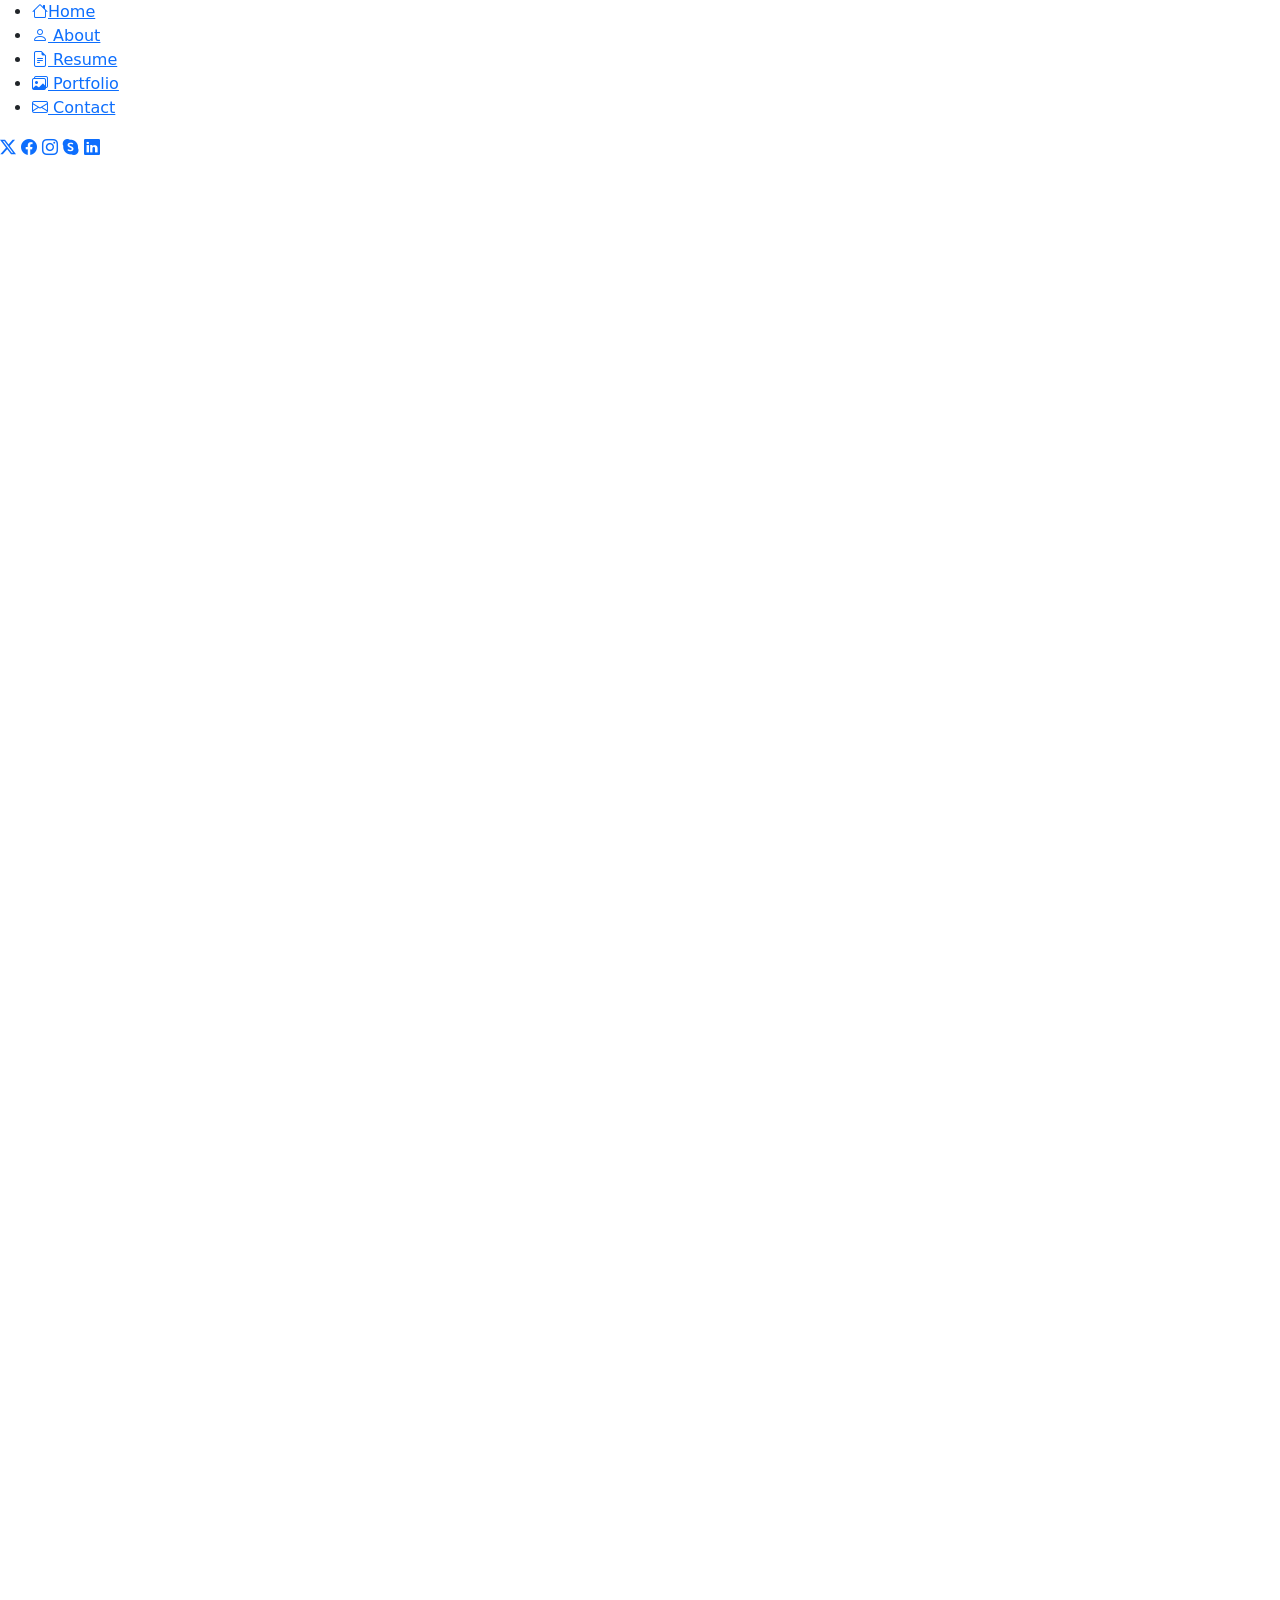
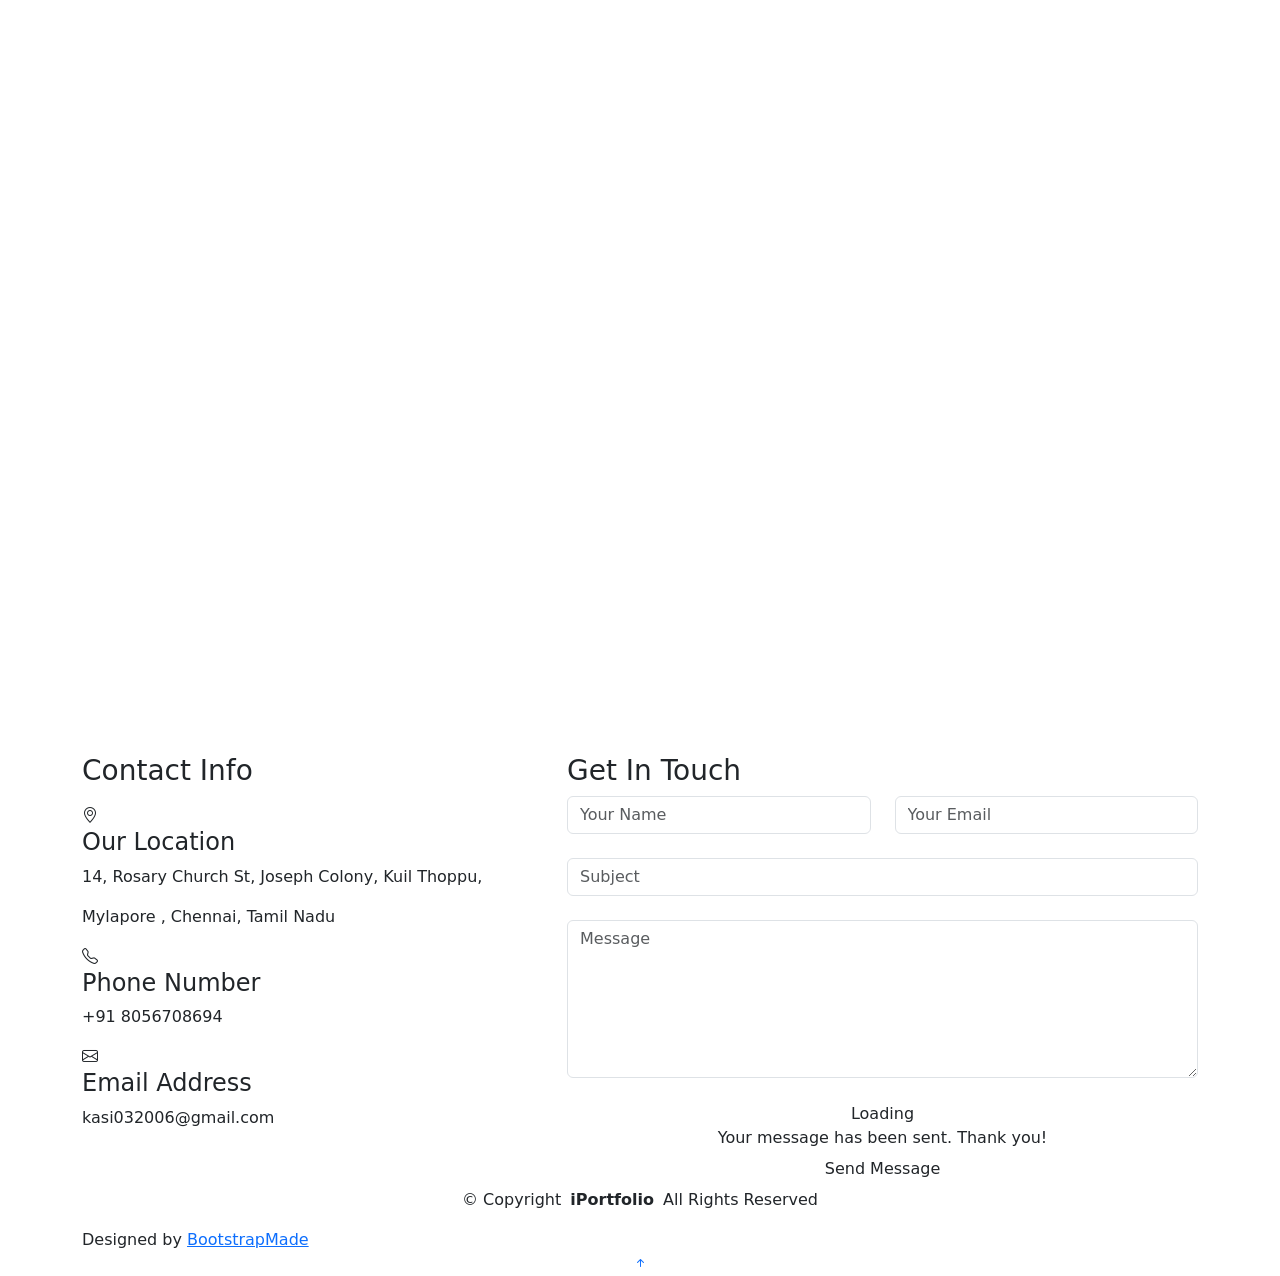
==== commit 9d575437: "Update index.html update1" ====
--- a/index.html
+++ b/index.html
@@ -141,7 +141,7 @@
                     <i class="bi bi-envelope"></i>
                     kasi032006@gmail.com
                   </a>
-                  <a href="tel:+15551234567" class="contact-item">
+                  <a href="tel:+918056708694" class="contact-item">
                     <i class="bi bi-telephone"></i>
                     +918056708694
                   </a>
@@ -308,7 +308,7 @@
           <div class="col-lg-4">
             <div class="resume-side" data-aos="fade-right" data-aos-delay="100">
               <div class="profile-img mb-4">
-                <img src="assets/img/profile/profile-square-2.webp" alt="Profile" class="img-fluid rounded">
+                <img src="assets/img/ProfilePhoto.jpg" alt="Profile" class="img-fluid rounded">
               </div>
 
               <h3>Professional Summary</h3>
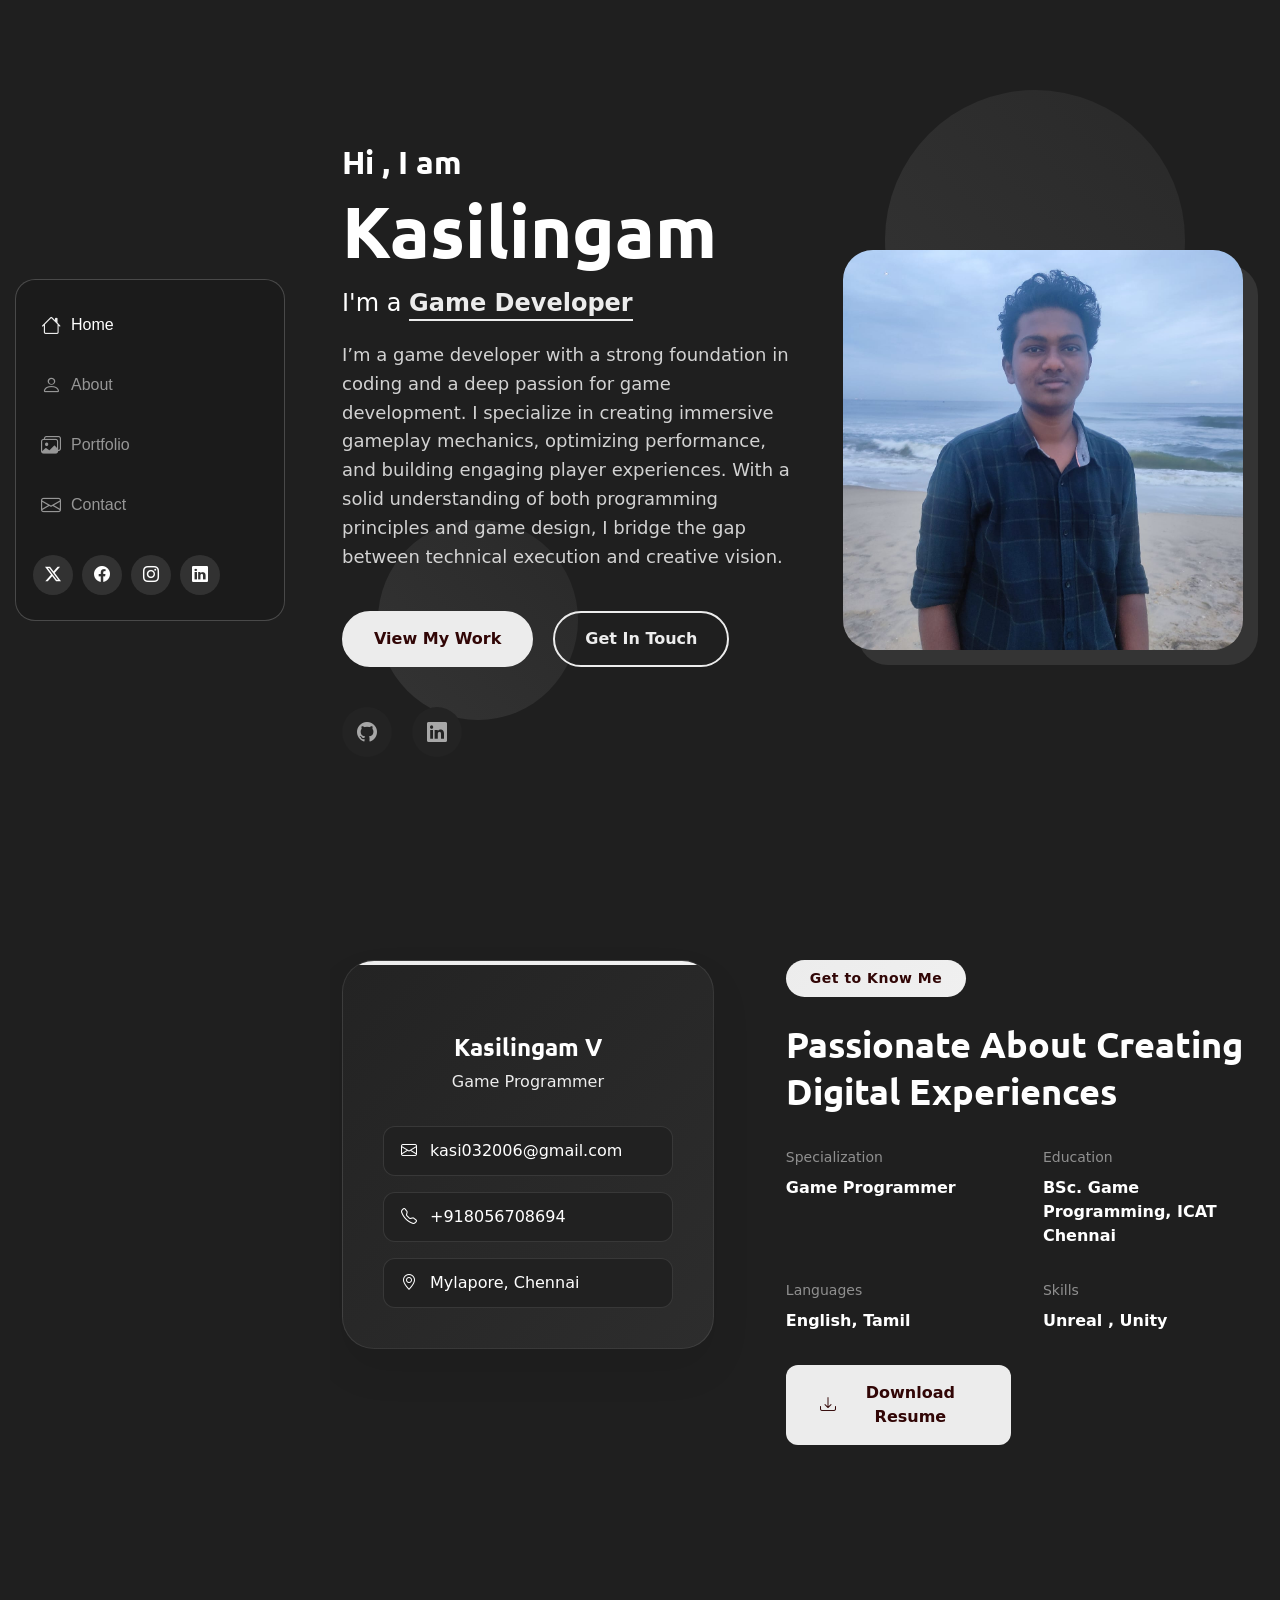
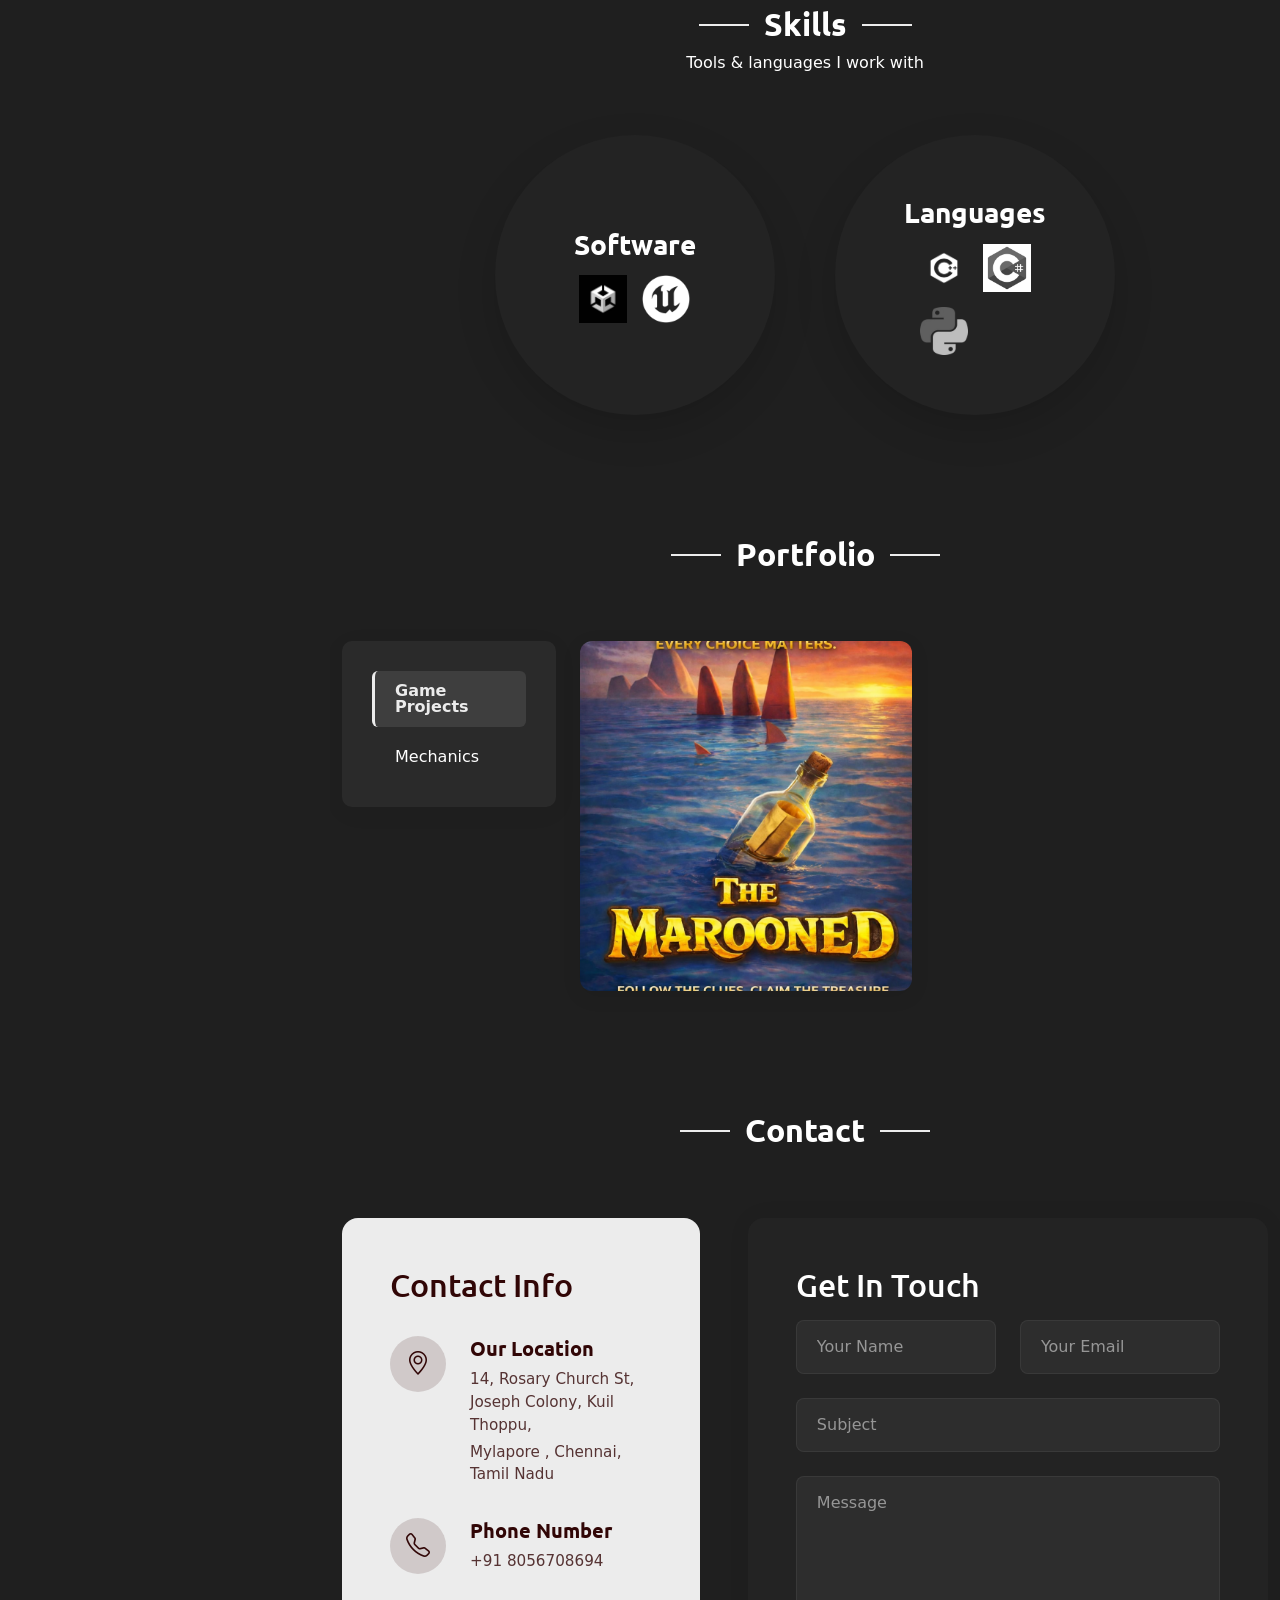
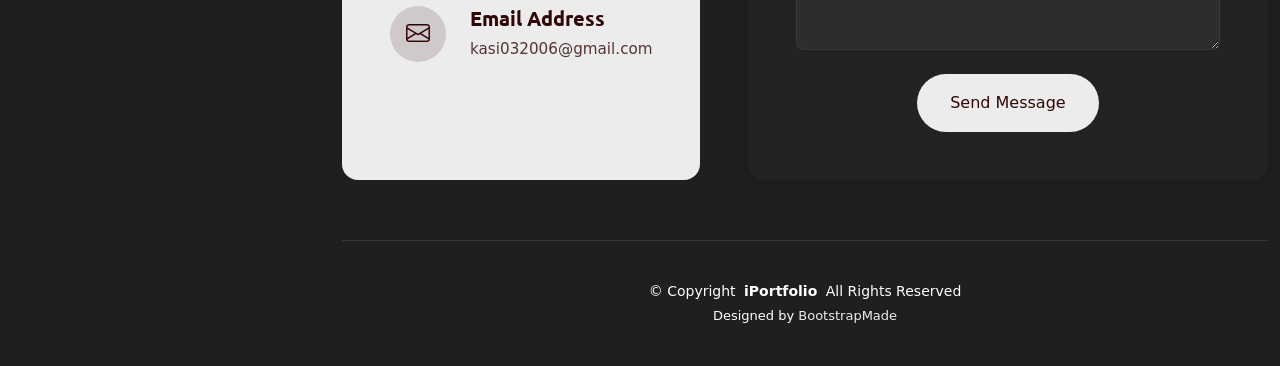
==== commit ef2907d9: "0.25" ====
--- a/index.html
+++ b/index.html
@@ -46,7 +46,6 @@
         <ul>
           <li><a href="#hero" class="active"><i class="bi bi-house navicon"></i>Home</a></li>
           <li><a href="#about"><i class="bi bi-person navicon"></i> About</a></li>
-          <li><a href="#resume"><i class="bi bi-file-earmark-text navicon"></i> Resume</a></li>
           <li><a href="#portfolio"><i class="bi bi-images navicon"></i> Portfolio</a></li>
           <li><a href="#contact"><i class="bi bi-envelope navicon"></i> Contact</a></li>
         </ul>
@@ -56,8 +55,7 @@
         <a href="#" class="twitter"><i class="bi bi-twitter-x"></i></a>
         <a href="#" class="facebook"><i class="bi bi-facebook"></i></a>
         <a href="#" class="instagram"><i class="bi bi-instagram"></i></a>
-        <a href="#" class="google-plus"><i class="bi bi-skype"></i></a>
-        <a href="#" class="linkedin"><i class="bi bi-linkedin"></i></a>
+        <a href="https://www.linkedin.com/in/kasilingam-v-GDev" class="linkedin"><i class="bi bi-linkedin"></i></a>
       </div>
 
     </div>
@@ -92,10 +90,8 @@
                 </div>
 
                 <div class="social-links">
-                  <a href="#"><i class="bi bi-dribbble"></i></a>
-                  <a href="#"><i class="bi bi-behance"></i></a>
                   <a href="#"><i class="bi bi-github"></i></a>
-                  <a href="#"><i class="bi bi-linkedin"></i></a>
+                  <a href="https://www.linkedin.com/in/kasilingam-v-9373b7299?utm_source=share&utm_campaign=share_via&utm_content=profile&utm_medium=android_app"><i class="bi bi-linkedin"></i></a>
                 </div>
               </div>
             </div>
@@ -104,7 +100,7 @@
               <div class="hero-visual">
                 <div class="profile-container">
                   <div class="profile-background"></div>
-                  <img src="assets/img/ProfilePhoto.jpg" alt="Kasilingam" class="profile-image">
+                  <img src="assets/img/ProfilePhoto2.jpeg" alt="Kasilingam" class="profile-image">
                 </div>
               </div>
             </div>
@@ -124,12 +120,8 @@
           <div class="col-lg-5" data-aos="zoom-in" data-aos-delay="200">
             <div class="profile-card">
               <div class="profile-header">
-                <div class="profile-image">
-                  <img src="assets/img/ProfilePhoto.jpg" alt="Profile Image" class="img-fluid">
-                </div>
-                <div class="profile-badge">
-                  <i class="bi bi-check-circle-fill"></i>
-                </div>
+               
+                
               </div>
 
               <div class="profile-content">
@@ -176,14 +168,20 @@
                     
                   <div class="detail-item">
                     <span class="detail-label">Languages</span>
-                    <span class="detail-value">English, Tamil , Hindi </span>   
-                </div>
-            <div></div>
+                    <span class="detail-value">English, Tamil </span>   
+                </div>
+                    
+                    <div class="detail-item">
+                    <span class="detail-label">Skills</span>
+                    <span class="detail-value"> Unreal , Unity </span>   
+                </div>
+                    
+            
                     
                 
 
               <div class="cta-section">
-                <a href="#" class="btn btn-primary">
+                <a href="assets/Doc/KasilingamResume.pdf" class="btn btn-primary">
                   <i class="bi bi-download"></i>
                   Download Resume
                 </a>
@@ -197,200 +195,46 @@
     </section><!-- /About Section -->
 
     <!-- Skills Section -->
-    <section id="skills" class="skills section">
-
-      <!-- Section Title -->
-      <div class="container section-title" data-aos="fade-up">
-        <h2>Skills</h2>
-        <p></p>
-      </div><!-- End Section Title -->
-
-      <div class="container" data-aos="fade-up" data-aos-delay="100">
-
-        <div class="row">
-          <div class="col-lg-6">
-            <div class="skills-category" data-aos="fade-up" data-aos-delay="200">
-              <h3>Software</h3>
-              <div class="skills-animation">
-                <div class="skill-item">
-                  <div class="d-flex justify-content-between align-items-center">
-                    <h4>Unity</h4>
-                    <span class="skill-percentage">75%</span>
-                  </div>
-                  <div class="progress">
-                    <div class="progress-bar" role="progressbar" aria-valuenow="80" aria-valuemin="0" aria-valuemax="100"></div>
-                  </div>
-                  <div class="skill-tooltip">Expert level knowledge of C# and in its implementation in game mechanics</div>
-                </div>
-
-                <div class="skill-item">
-                  <div class="d-flex justify-content-between align-items-center">
-                    <h4>Unreal</h4>
-                    <span class="skill-percentage">75%</span>
-                  </div>
-                  <div class="progress">
-                    <div class="progress-bar" role="progressbar" aria-valuenow="75" aria-valuemin="0" aria-valuemax="100"></div>
-                  </div>
-                  <div class="skill-tooltip">Experience in Unreal Blueprint and familiar with C++</div>
-                </div>
-
-                <div class="skill-item">
-                  <div class="d-flex justify-content-between align-items-center">
-                    <h4>Android Studio</h4>
-                    <span class="skill-percentage">65%</span>
-                  </div>
-                  <div class="progress">
-                    <div class="progress-bar" role="progressbar" aria-valuenow="65" aria-valuemin="0" aria-valuemax="100"></div>
-                  </div>
-                  <div class="skill-tooltip">Experience with different nodes and java</div>
-                </div>
-              </div>
-            </div><!-- End Frontend Skills -->
-          </div>
-
-          <div class="col-lg-6">
-            <div class="skills-category" data-aos="fade-up" data-aos-delay="300">
-              <h3>Language</h3>
-              <div class="skills-animation">
-                <div class="skill-item">
-                  <div class="d-flex justify-content-between align-items-center">
-                    <h4>C++</h4>
-                    <span class="skill-percentage">75%</span>
-                  </div>
-                  <div class="progress">
-                    <div class="progress-bar" role="progressbar" aria-valuenow="75" aria-valuemin="0" aria-valuemax="100"></div>
-                  </div>
-                  <div class="skill-tooltip">Server-side JavaScript development with Express and REST APIs</div>
-                </div>
-
-                <div class="skill-item">
-                  <div class="d-flex justify-content-between align-items-center">
-                    <h4>C#</h4>
-                    <span class="skill-percentage">70%</span>
-                  </div>
-                  <div class="progress">
-                    <div class="progress-bar" role="progressbar" aria-valuenow="70" aria-valuemin="0" aria-valuemax="100"></div>
-                  </div>
-                  <div class="skill-tooltip">Python development with Django and data analysis tools</div>
-                </div>
-
-                <div class="skill-item">
-                  <div class="d-flex justify-content-between align-items-center">
-                    <h4>Java</h4>
-                    <span class="skill-percentage">65%</span>
-                  </div>
-                  <div class="progress">
-                    <div class="progress-bar" role="progressbar" aria-valuenow="65" aria-valuemin="0" aria-valuemax="100"></div>
-                  </div>
-                  <div class="skill-tooltip">Database design, optimization, and complex queries</div>
-                </div>
-              </div>
-            </div><!-- End Backend Skills -->
+ <section id="skills" class="skills section">
+
+  <div class="container section-title" data-aos="fade-up">
+    <h2>Skills</h2>
+    <p>Tools & languages I work with</p>
+  </div>
+
+  <div class="container" data-aos="fade-up" data-aos-delay="100">
+    <div class="row justify-content-center gap-4">
+
+      <!-- Software Bubble -->
+      <div class="col-lg-4 col-md-6">
+        <div class="skill-bubble">
+          <h3>Software</h3>
+          <div class="logo-grid">
+            <img src="assets/img/skills/unity.webp" alt="Unity">
+            <img src="assets/img/skills/unreal.webp" alt="Unreal Engine">
           </div>
         </div>
-
-      </div>
-
-    </section><!-- /Skills Section -->
-
-    <!-- Resume Section -->
-    <section id="resume" class="resume section">
-
-      <!-- Section Title -->
-      <div class="container section-title" data-aos="fade-up">
-          <h2>Resume</h2>
-      </div><!-- End Section Title -->
-
-      <div class="container" data-aos="fade-up" data-aos-delay="100">
-
-        <div class="row gy-4">
-          <!-- Left column with summary and contact -->
-          <div class="col-lg-4">
-            <div class="resume-side" data-aos="fade-right" data-aos-delay="100">
-              <div class="profile-img mb-4">
-                <img src="assets/img/ProfilePhoto.jpg" alt="Profile" class="img-fluid rounded">
-              </div>
-
-              <h3>Professional Summary</h3>
-              <p>Driven software architect with expertise in developing scalable, high-performance enterprise solutions. Passionate about leveraging cutting-edge technologies to solve complex business challenges.</p>
-
-              <h3 class="mt-4">Contact Information</h3>
-              <ul class="contact-info list-unstyled">
-                <li><i class="bi bi-geo-alt"></i> 742 Evergreen Terrace, Springfield, MA 02101</li>
-                <li><i class="bi bi-envelope"></i> kasi032006@gmail.com</li>
-                <li><i class="bi bi-phone"></i> +91 8056708694</li>
-                <li><i class="bi bi-linkedin"></i> linkedin.com/in/example</li>
-              </ul>
-
-              <div class="skills-animation mt-4">
-                <h3>Specialized in</h3>
-                <div class="skill-item">
-                  <div class="d-flex justify-content-between">
-                    <span>Game Developer</span>
-                    <span>50%</span>
-                  </div>
-                  <div class="progress">
-                    <div class="progress-bar" role="progressbar" aria-valuenow="50" aria-valuemin="0" aria-valuemax="100"></div>
-                  </div>
-                </div>
-
-                <div class="skill-item">
-                  <div class="d-flex justify-content-between">
-                    <span>UI Programmer</span>
-                    <span>50%</span>
-                  </div>
-                  <div class="progress">
-                    <div class="progress-bar" role="progressbar" aria-valuenow="50" aria-valuemin="0" aria-valuemax="100"></div>
-                  </div>
-                </div>
-
-                <div class="skill-item">
-                  <div class="d-flex justify-content-between">
-                    <span>Level Designer</span>
-                    <span>60%</span>
-                  </div>
-                  <div class="progress">
-                    <div class="progress-bar" role="progressbar" aria-valuenow="60" aria-valuemin="0" aria-valuemax="100"></div>
-                  </div>
-                </div>
-
-                <div class="skill-item">
-                  <div class="d-flex justify-content-between">
-                    <span>Communication</span>
-                    <span>50%</span>
-                  </div>
-                  <div class="progress">
-                    <div class="progress-bar" role="progressbar" aria-valuenow="50" aria-valuemin="0" aria-valuemax="100"></div>
-                  </div>
-                </div>
-              </div>
-            </div>
-          </div>
-
-          <!-- Right column with experience and education -->
-          <div class="col-lg-8 ps-4 ps-lg-5">
-            <!-- Experience Section -->
-            
-            <!-- Education Section -->
-            <div class="resume-section" data-aos="fade-up" data-aos-delay="100">
-              <h3><i class="bi bi-mortarboard me-2"></i>Education</h3>
-
-              <div class="resume-item">
-                <h4>Bachelor Degree in Game Programming</h4>
-                <h5>2023 - 2026</h5>
-                <p class="company"><i class="bi bi-building"></i> ICAT college of Design and Media </p>
-                <p>Specialized in Advance Programming  and Game Pschology . Graduated with honors.</p>
-              </div>
-
-             
-            </div>
+      </div>
+
+      <!-- Language Bubble -->
+      <div class="col-lg-4 col-md-6">
+        <div class="skill-bubble">
+          <h3>Languages</h3>
+          <div class="logo-grid">
+            <img src="assets/img/skills/c++.webp" alt="C++">
+            <img src="assets/img/skills/csharp.jpg"  alt="C#">
+            <img src="assets/img/skills/phytonlogo.webp" alt="phyton">
           </div>
         </div>
-
-      </div>
-
-    </section><!-- /Resume Section -->
-
+      </div>
+
+    </div>
+  </div>
+
+</section>
+<!-- /Skills Section -->
+
+    
     <!-- Portfolio Section -->
     <section id="portfolio" class="portfolio section">
 
@@ -408,11 +252,8 @@
             <div class="col-lg-3 filter-sidebar">
               <div class="filters-wrapper" data-aos="fade-right" data-aos-delay="150">
                 <ul class="portfolio-filters isotope-filters">
-                  <li data-filter="*" class="filter-active">All Projects</li>
-                  <li data-filter=".filter-photography">Photography</li>
-                  <li data-filter=".filter-design">Design</li>
-                  <li data-filter=".filter-automotive">Automotive</li>
-                  <li data-filter=".filter-nature">Nature</li>
+                  <li data-filter=".filter-gameprojects" class="filter-active">Game Projects</li>
+                  <li data-filter=".filter-mechanics">Mechanics</li>
                 </ul>
               </div>
             </div>
@@ -420,22 +261,23 @@
             <div class="col-lg-9">
               <div class="row gy-4 portfolio-container isotope-container" data-aos="fade-up" data-aos-delay="200">
 
-                <div class="col-lg-6 col-md-6 portfolio-item isotope-item filter-photography">
+                <div class="col-lg-6 col-md-6 portfolio-item isotope-item filter-gameprojects">
                   <div class="portfolio-wrap">
-                    <img src="assets/img/portfolio/portfolio-portrait-1.webp" class="img-fluid" alt="Portfolio Image" loading="lazy">
+                    <img src="assets/img/The%20marooned%20Photo.jpeg" class="img-fluid" alt="Portfolio Image" loading="lazy">
                     <div class="portfolio-info">
                       <div class="content">
-                        <span class="category">Photography</span>
-                        <h4>Capturing Moments</h4>
+                        <span class="category">Game Projects</span>
+                        <h4>The Marooned</h4>
                         <div class="portfolio-links">
-                          <a href="assets/img/portfolio/portfolio-portrait-1.webp" class="glightbox" title="Capturing Moments"><i class="bi bi-plus-lg"></i></a>
+                          <a href="assets/img/The%20marooned%20Photo.jpeg" class="glightbox" >
+                              <i class="bi bi-plus-lg"></i></a>
                           <a href="portfolio-details.html" title="More Details"><i class="bi bi-arrow-right"></i></a>
                         </div>
                       </div>
                     </div>
                   </div>
                 </div><!-- End Portfolio Item -->
-
+<!--
                 <div class="col-lg-6 col-md-6 portfolio-item isotope-item filter-design">
                   <div class="portfolio-wrap">
                     <img src="assets/img/portfolio/portfolio-2.webp" class="img-fluid" alt="Portfolio Image" loading="lazy">
@@ -450,7 +292,7 @@
                       </div>
                     </div>
                   </div>
-                </div><!-- End Portfolio Item -->
+                </div><!-- End Portfolio Item 
 
                 <div class="col-lg-6 col-md-6 portfolio-item isotope-item filter-automotive">
                   <div class="portfolio-wrap">
@@ -466,7 +308,7 @@
                       </div>
                     </div>
                   </div>
-                </div><!-- End Portfolio Item -->
+                </div><!-- End Portfolio Item 
 
                 <div class="col-lg-6 col-md-6 portfolio-item isotope-item filter-nature">
                   <div class="portfolio-wrap">
@@ -482,7 +324,7 @@
                       </div>
                     </div>
                   </div>
-                </div><!-- End Portfolio Item -->
+                </div><!-- End Portfolio Item 
 
                 <div class="col-lg-6 col-md-6 portfolio-item isotope-item filter-photography">
                   <div class="portfolio-wrap">
@@ -498,7 +340,7 @@
                       </div>
                     </div>
                   </div>
-                </div><!-- End Portfolio Item -->
+                </div><!-- End Portfolio Item 
 
                 <div class="col-lg-6 col-md-6 portfolio-item isotope-item filter-design">
                   <div class="portfolio-wrap">
@@ -515,7 +357,7 @@
                     </div>
                   </div>
                 </div><!-- End Portfolio Item -->
-
+                  
               </div><!-- End Portfolio Container -->
             </div>
           </div>
--- a/assets/css/main.css
+++ b/assets/css/main.css
@@ -2547,4 +2547,107 @@
 --------------------------------------------------------------*/
 .starter-section {
   /* Add your styles here */
+}
+
+/* Skill Bubble Style */
+.skill-bubble {
+  background: var(--surface-color);
+  border-radius: 50%;
+  width: 280px;
+  height: 280px;
+  margin: auto;
+  display: flex;
+  flex-direction: column;
+  justify-content: center;
+  align-items: center;
+  text-align: center;
+  box-shadow: 0 15px 40px rgba(0, 0, 0, 0.15);
+  transition: transform 0.3s ease, box-shadow 0.3s ease;
+}
+
+.skill-bubble:hover {
+  transform: translateY(-10px) scale(1.03);
+  box-shadow: 0 25px 60px rgba(0, 0, 0, 0.25);
+}
+
+.skill-bubble h3 {
+  margin-bottom: 15px;
+  font-weight: 700;
+}
+
+/* Logo Grid */
+.logo-grid {
+  display: grid;
+  grid-template-columns: repeat(2, 1fr);
+  gap: 15px;
+}
+
+.logo-grid img {
+  width: 48px;
+  height: auto;
+  filter: grayscale(100%);
+  transition: transform 0.3s ease, filter 0.3s ease;
+}
+
+.logo-grid img:hover {
+  filter: grayscale(0%);
+  transform: scale(1.15);
+}
+
+/* Thumbnails */
+.media-thumbs {
+  padding-bottom: 6px;
+}
+
+.thumb {
+  height: 80px;
+  width: auto;
+  border-radius: 8px;
+  cursor: pointer;
+  opacity: 0.6;
+  transition: all 0.2s ease;
+  border: 2px solid transparent;
+}
+
+.thumb:hover {
+  opacity: 1;
+  transform: scale(1.05);
+}
+
+.thumb.active {
+  opacity: 1;
+  border-color: #ffffff;
+}
+
+/* Scrollbar (clean) */
+.media-thumbs::-webkit-scrollbar {
+  height: 6px;
+}
+.media-thumbs::-webkit-scrollbar-thumb {
+  background: #666;
+  border-radius: 10px;
+}
+
+.media-main {
+  position: relative;
+}
+
+.video-progress {
+  position: absolute;
+  bottom: 0;
+  left: 0;
+  height: 4px;
+  width: 0%;
+  background: #00ffcc;
+}
+
+.video-time {
+  position: absolute;
+  bottom: 10px;
+  right: 10px;
+  background: rgba(0,0,0,0.7);
+  padding: 4px 8px;
+  border-radius: 6px;
+  font-size: 12px;
+  color: #fff;
 }
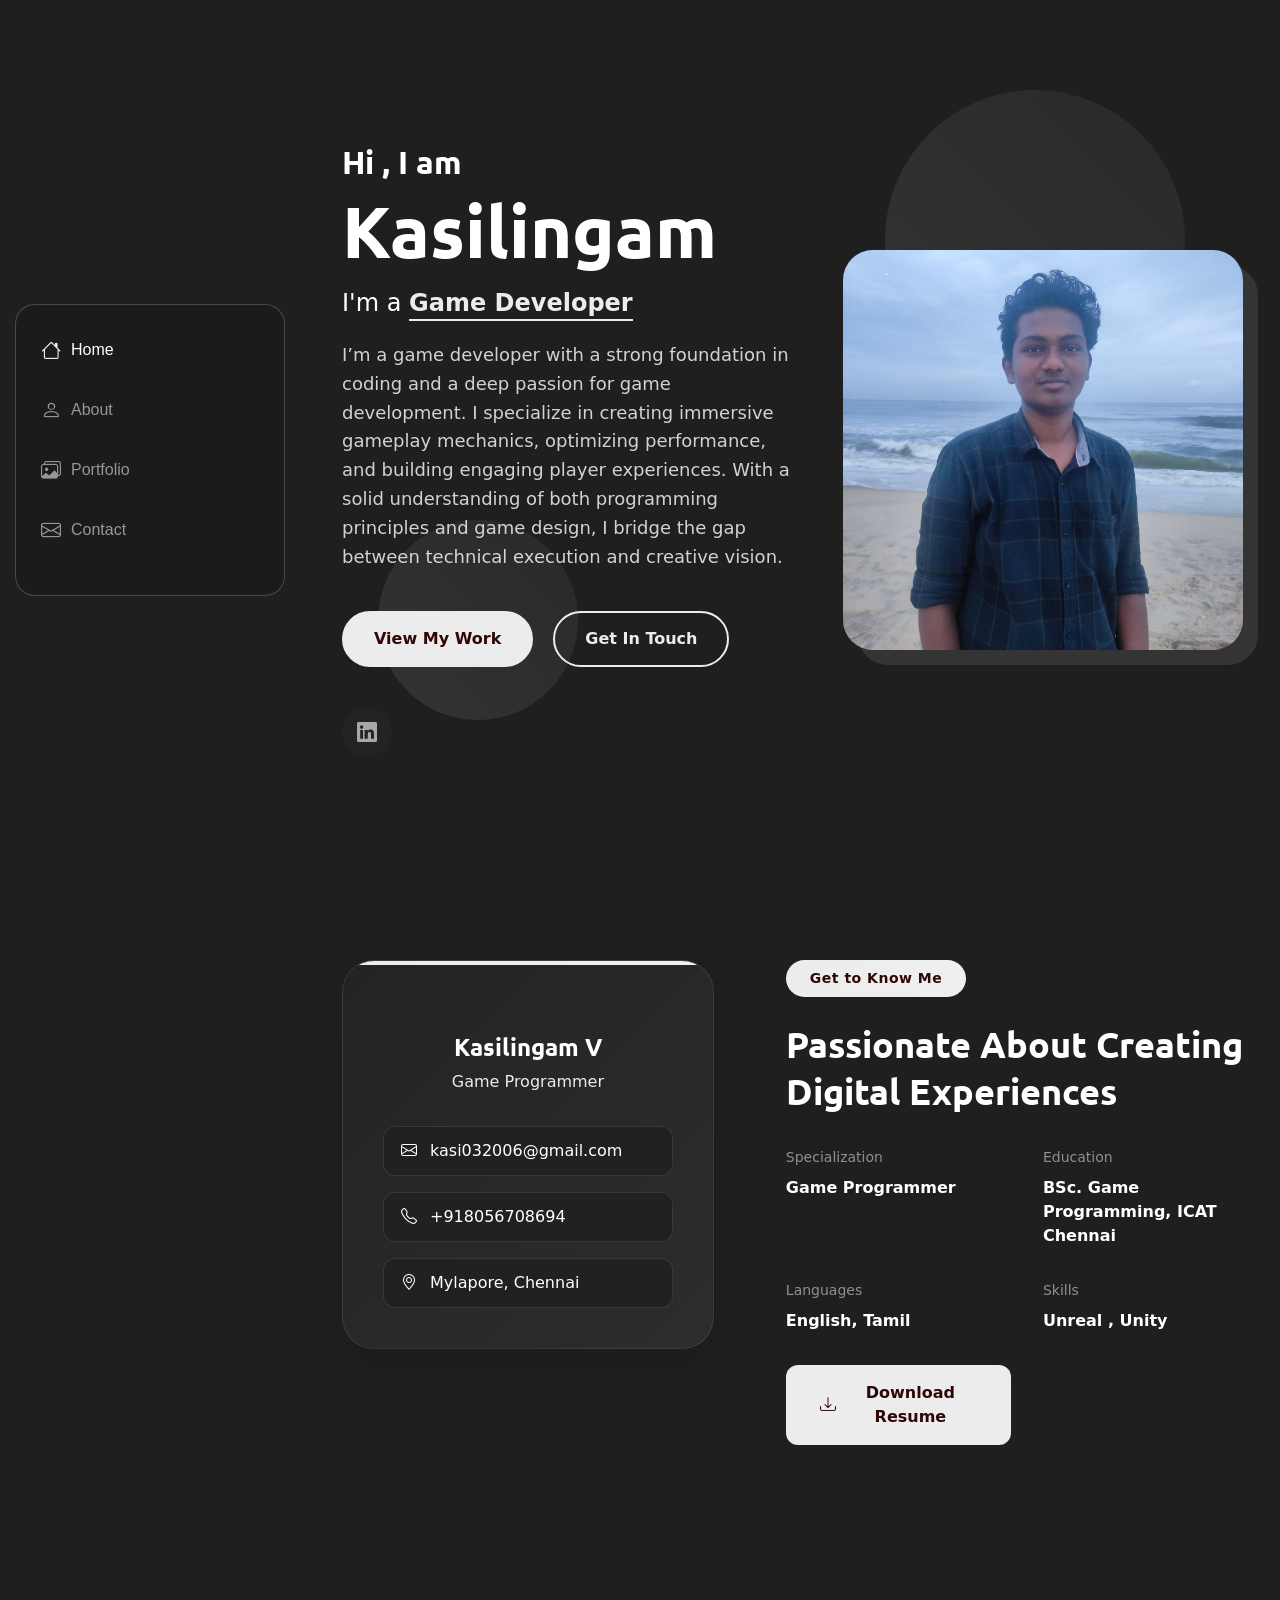
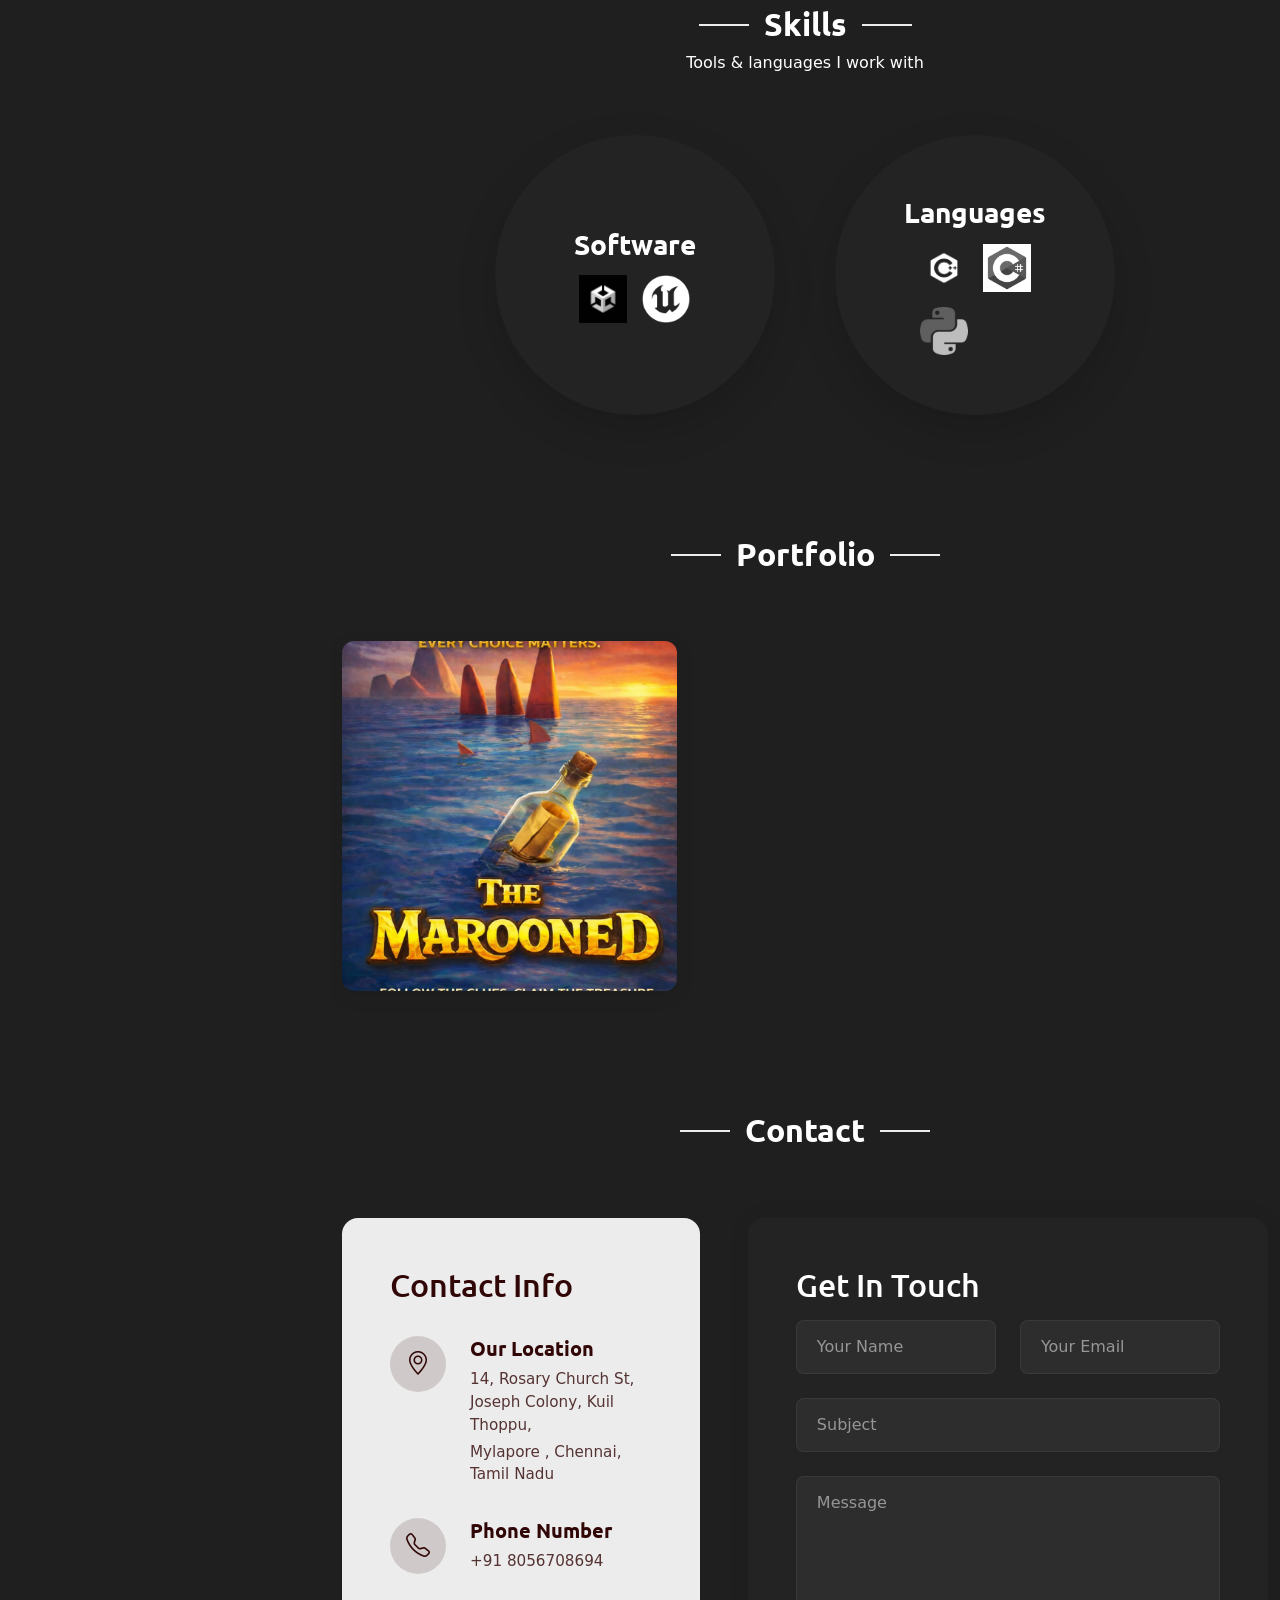
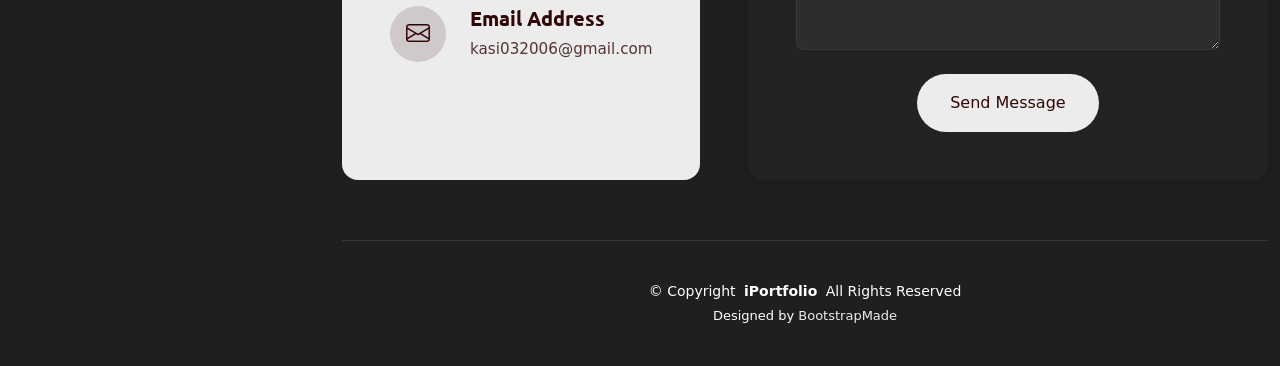
==== commit 52bbc140: "0.4" ====
--- a/index.html
+++ b/index.html
@@ -51,12 +51,12 @@
         </ul>
       </nav>
 
-      <div class="social-links text-center">
+      <!--<div class="social-links text-center">
         <a href="#" class="twitter"><i class="bi bi-twitter-x"></i></a>
         <a href="#" class="facebook"><i class="bi bi-facebook"></i></a>
         <a href="#" class="instagram"><i class="bi bi-instagram"></i></a>
         <a href="https://www.linkedin.com/in/kasilingam-v-GDev" class="linkedin"><i class="bi bi-linkedin"></i></a>
-      </div>
+      </div>-->
 
     </div>
 
@@ -90,7 +90,7 @@
                 </div>
 
                 <div class="social-links">
-                  <a href="#"><i class="bi bi-github"></i></a>
+                  <!--<a href="#"><i class="bi bi-github"></i></a>-->
                   <a href="https://www.linkedin.com/in/kasilingam-v-9373b7299?utm_source=share&utm_campaign=share_via&utm_content=profile&utm_medium=android_app"><i class="bi bi-linkedin"></i></a>
                 </div>
               </div>
@@ -248,7 +248,7 @@
 
         <div class="isotope-layout" data-default-filter="*" data-layout="masonry" data-sort="original-order">
 
-          <div class="row">
+          <!--<div class="row">
             <div class="col-lg-3 filter-sidebar">
               <div class="filters-wrapper" data-aos="fade-right" data-aos-delay="150">
                 <ul class="portfolio-filters isotope-filters">
@@ -256,7 +256,7 @@
                   <li data-filter=".filter-mechanics">Mechanics</li>
                 </ul>
               </div>
-            </div>
+            </div>-->
 
             <div class="col-lg-9">
               <div class="row gy-4 portfolio-container isotope-container" data-aos="fade-up" data-aos-delay="200">
@@ -362,7 +362,7 @@
             </div>
           </div>
 
-        </div>
+        
 
       </div>
 
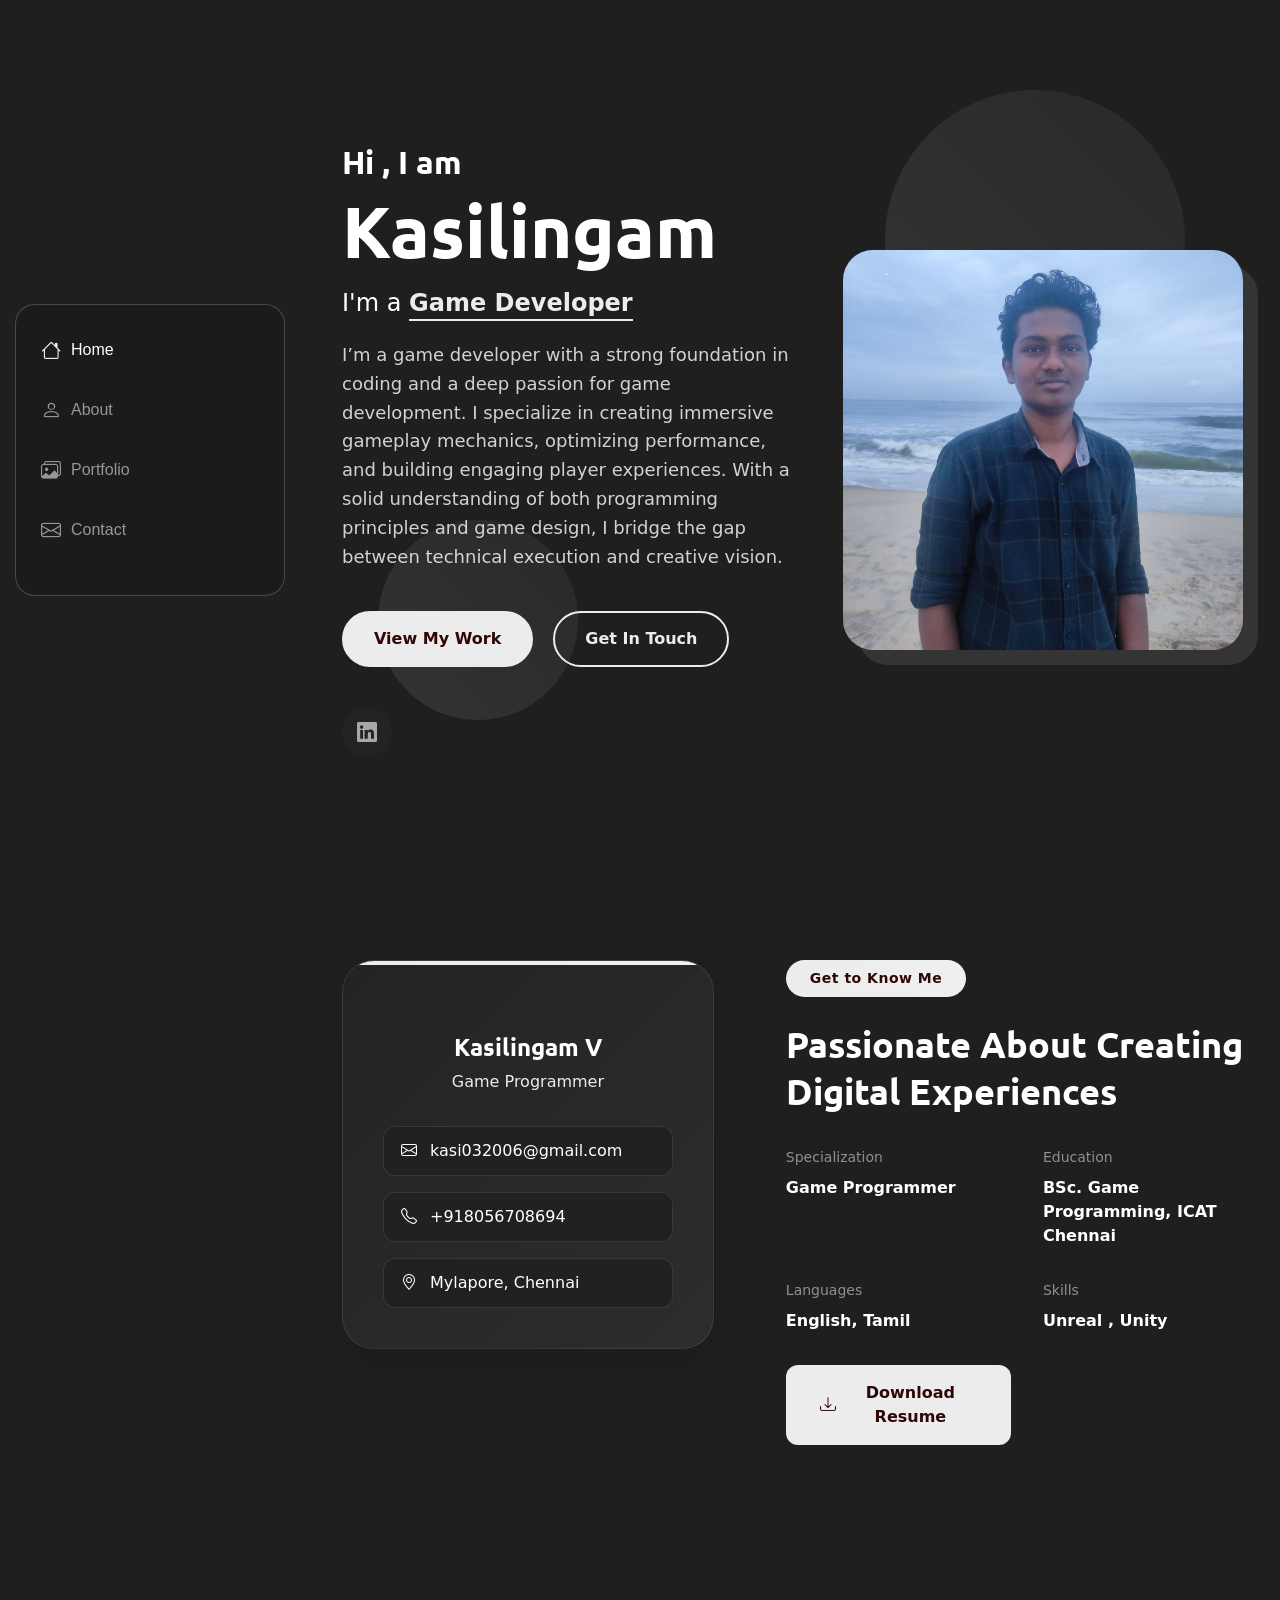
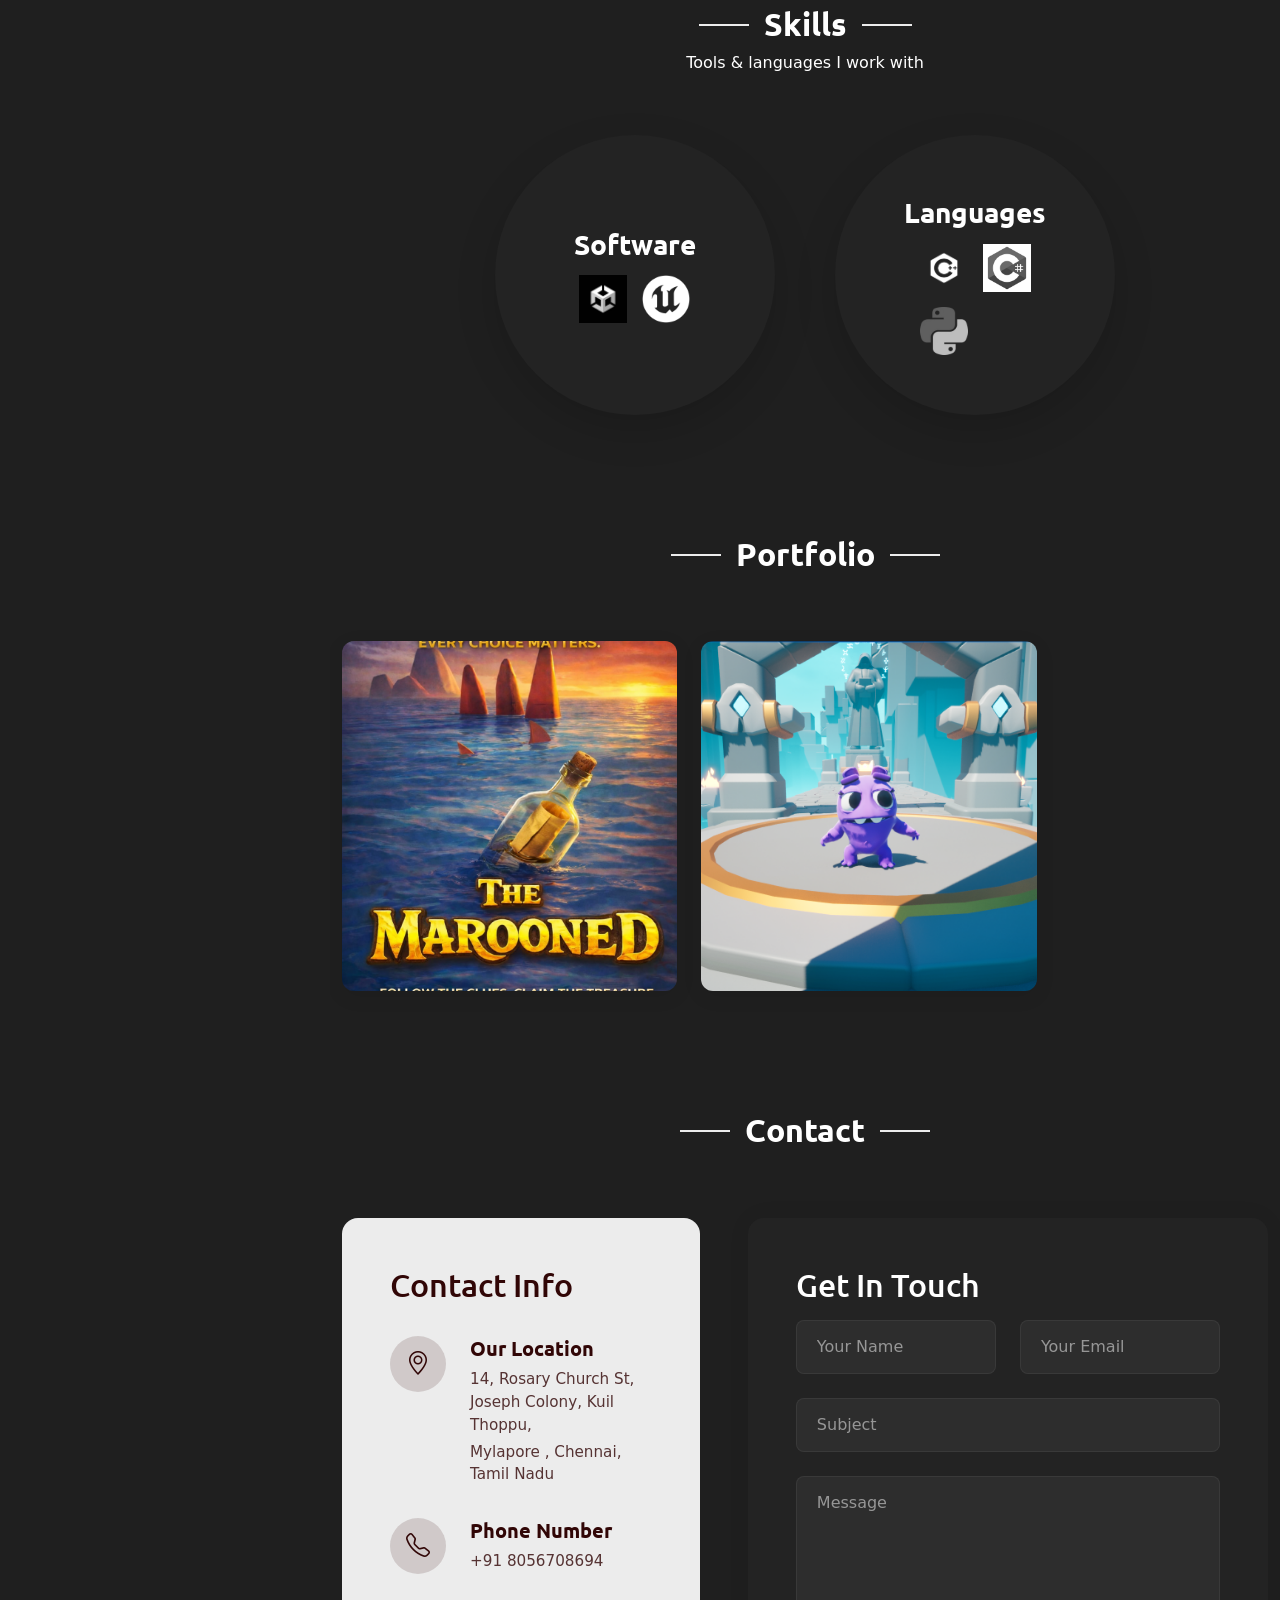
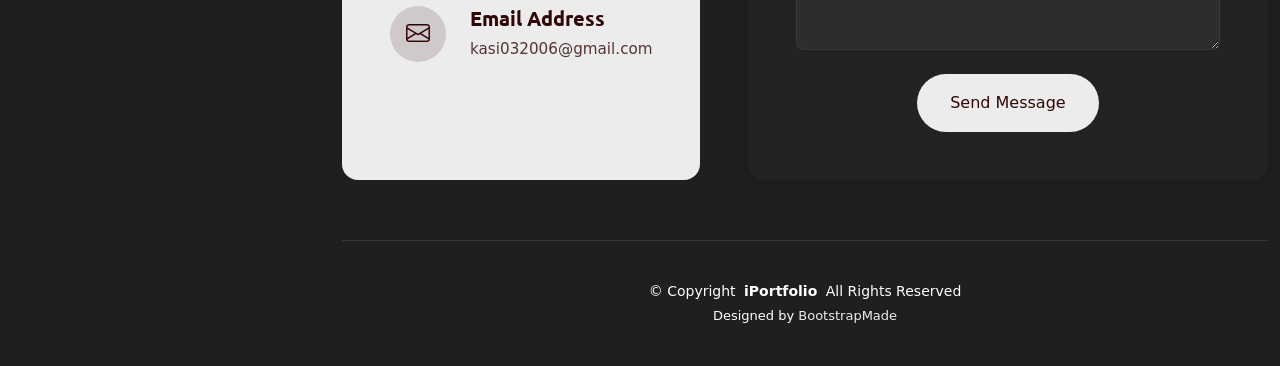
==== commit f5178dd8: "MD" ====
--- a/index.html
+++ b/index.html
@@ -181,7 +181,7 @@
                 
 
               <div class="cta-section">
-                <a href="assets/Doc/KasilingamResume.pdf" class="btn btn-primary">
+                <a href="assets/Doc/Kasi_Resume.pdf" class="btn btn-primary">
                   <i class="bi bi-download"></i>
                   Download Resume
                 </a>
@@ -271,29 +271,29 @@
                         <div class="portfolio-links">
                           <a href="assets/img/The%20marooned%20Photo.jpeg" class="glightbox" >
                               <i class="bi bi-plus-lg"></i></a>
-                          <a href="portfolio-details.html" title="More Details"><i class="bi bi-arrow-right"></i></a>
+                          <a href="portfolio-details1.html" title="More Details"><i class="bi bi-arrow-right"></i></a>
                         </div>
                       </div>
                     </div>
                   </div>
                 </div><!-- End Portfolio Item -->
-<!--
+                  
                 <div class="col-lg-6 col-md-6 portfolio-item isotope-item filter-design">
                   <div class="portfolio-wrap">
-                    <img src="assets/img/portfolio/portfolio-2.webp" class="img-fluid" alt="Portfolio Image" loading="lazy">
+                    <img src="assets/img/MysticDash/MDThumb.png" class="img-fluid" alt="Portfolio Image" loading="lazy">
                     <div class="portfolio-info">
                       <div class="content">
-                        <span class="category">Web Design</span>
-                        <h4>Woodcraft Design</h4>
+                        <span class="category">Game Projects</span>
+                        <h4>Mystic Dash</h4>
                         <div class="portfolio-links">
                           <a href="assets/img/portfolio/portfolio-2.webp" class="glightbox" title="Woodcraft Design"><i class="bi bi-plus-lg"></i></a>
-                          <a href="portfolio-details.html" title="More Details"><i class="bi bi-arrow-right"></i></a>
+                          <a href="portfolio-details2.html" title="More Details"><i class="bi bi-arrow-right"></i></a>
                         </div>
                       </div>
                     </div>
                   </div>
                 </div><!-- End Portfolio Item 
-
+<!--
                 <div class="col-lg-6 col-md-6 portfolio-item isotope-item filter-automotive">
                   <div class="portfolio-wrap">
                     <img src="assets/img/portfolio/portfolio-portrait-2.webp" class="img-fluid" alt="Portfolio Image" loading="lazy">
